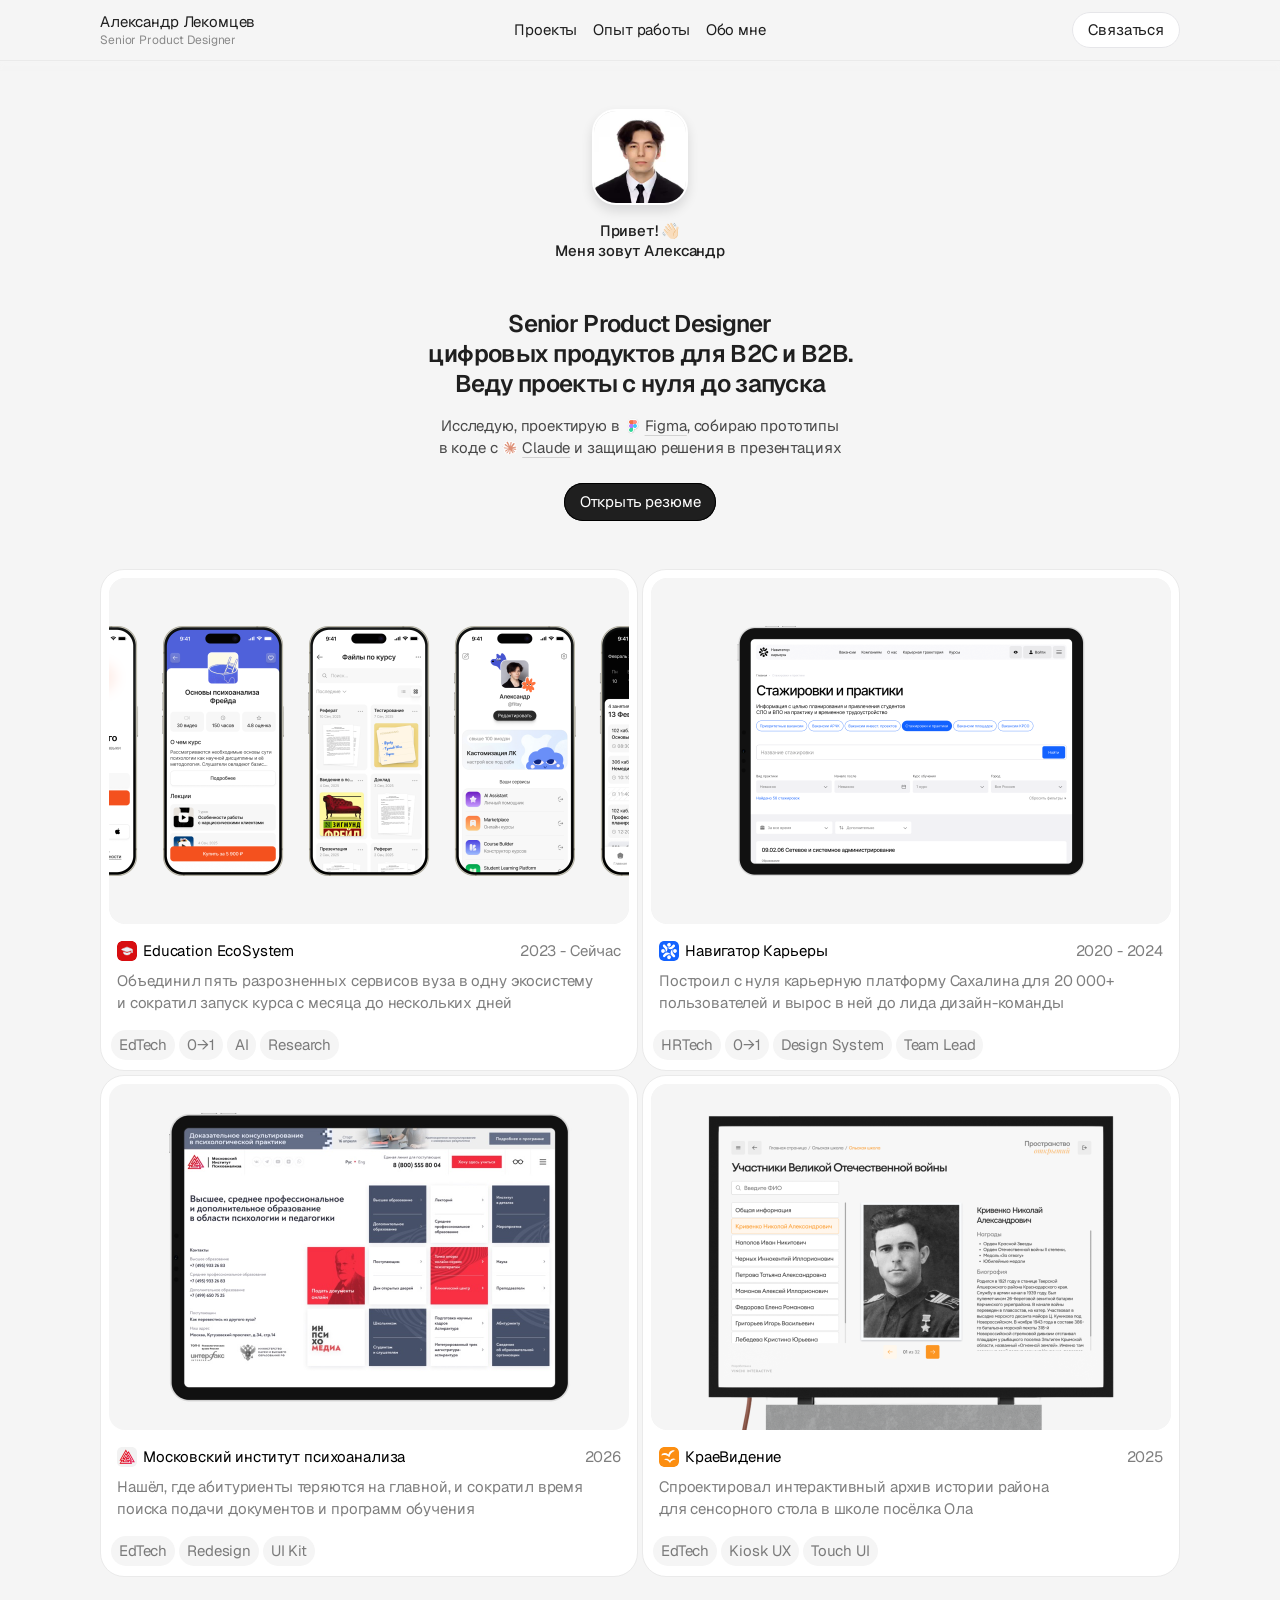
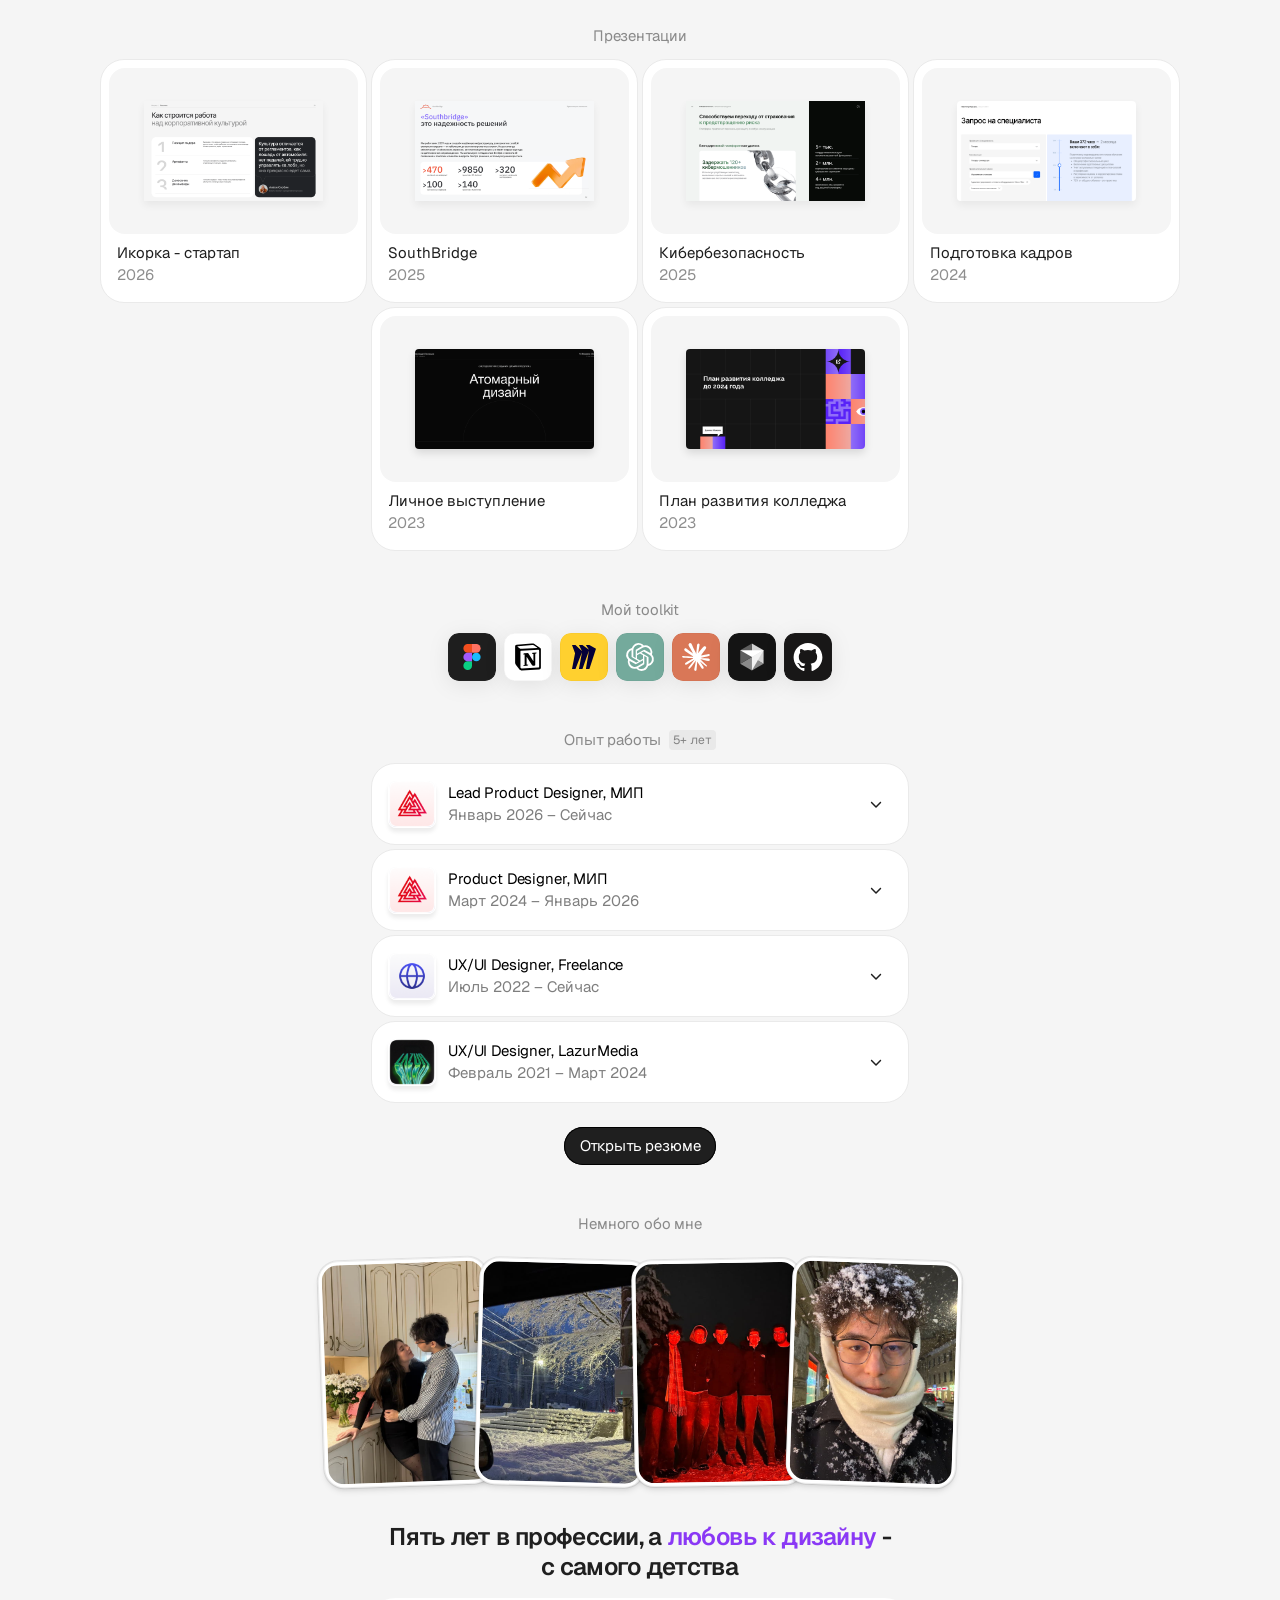
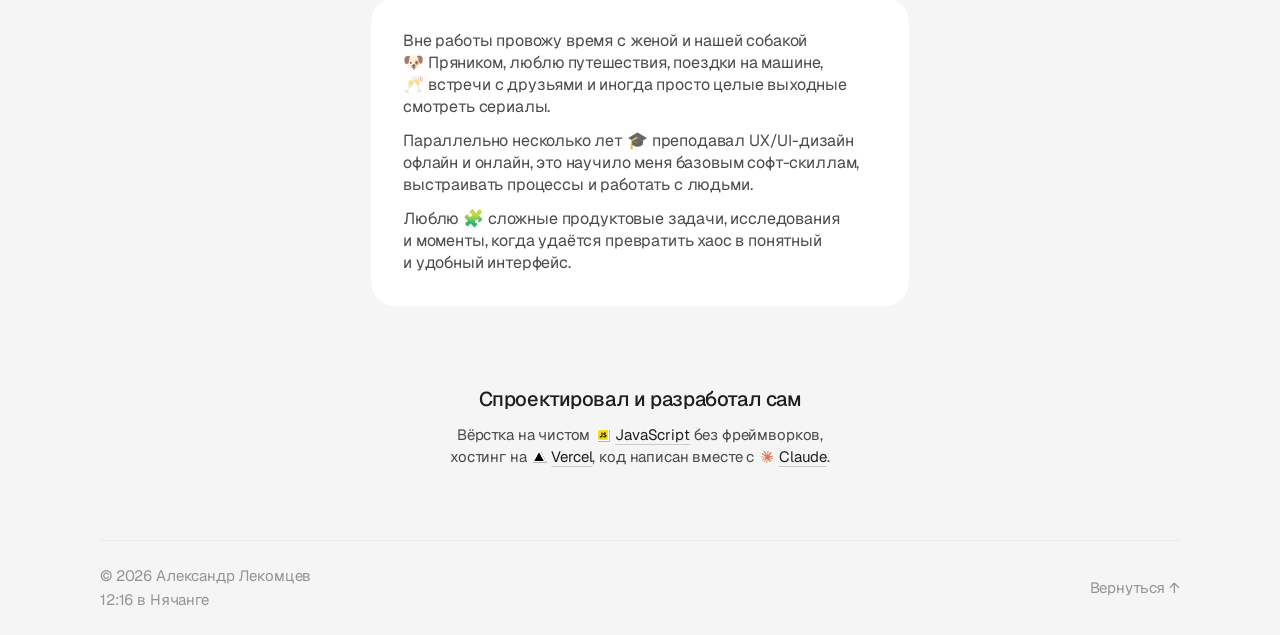
==== index.html @ 972d7c16 "Главная: эмодзи в «Немного обо мне», короче описание и отступ 48px снизу у «Спроектировал и разработ" ====
<!doctype html>
<html lang="ru">
<head>
  <meta charset="utf-8">
  <meta name="viewport" content="width=device-width, initial-scale=1">
  <title>Александр Лекомцев - Senior Product Designer</title>
  <meta name="description" content="Senior Product Designer цифровых продуктов для B2C и B2B. Веду проекты с нуля до запуска. Открыт для работы на полную ставку и part-time.">
  <meta property="og:type" content="website">
  <meta property="og:title" content="Александр Лекомцев - Senior Product Designer">
  <meta property="og:description" content="Senior Product Designer цифровых продуктов для B2C и B2B. Веду проекты с нуля до запуска.">
  <meta property="og:image" content="assets/img/proj-edu.png">
  <meta name="theme-color" content="#F5F5F5">
  <link rel="icon" type="image/png" href="assets/img/favicon.png">
  <link rel="preload" href="assets/fonts/Geist.woff2" as="font" type="font/woff2" crossorigin>
  <link rel="stylesheet" href="styles.css?v=20261025">
  <link rel="stylesheet" href="contact.css?v=20261025">
  <script>document.documentElement.classList.add('js');try{var k='seen:'+location.pathname;if(sessionStorage.getItem(k))document.documentElement.classList.add('seen');sessionStorage.setItem(k,'1')}catch(e){}</script>
  <!-- Vercel Web Analytics -->
  <script>window.va = window.va || function () { (window.vaq = window.vaq || []).push(arguments); };</script>
  <script defer src="/_vercel/insights/script.js"></script>
  <!-- Vercel Speed Insights -->
  <script>window.si = window.si || function () { (window.siq = window.siq || []).push(arguments); };</script>
  <script defer src="/_vercel/speed-insights/script.js"></script>
</head>
<body>
  <a class="skip-link" href="#main">Перейти к содержанию</a>

  <!-- 1. Header -->
  <header class="header" id="top">
    <div class="header__inner">
      <a class="header__logo" href="#top" aria-label="Наверх" data-to-top>
        <span class="header__name">Александр Лекомцев</span>
        <span class="header__role">Senior Product Designer</span>
      </a>
      <nav class="header__nav" aria-label="Основная навигация">
        <span class="header__pill" aria-hidden="true"></span>
        <a href="#projects" data-nav>Проекты</a>
        <a href="#experience" data-nav>Опыт работы</a>
        <a href="#about" data-nav>Обо мне</a>
      </nav>
      <div class="header__actions">
        <a class="btn btn--light" href="https://t.me/flitay" target="_blank" rel="noopener" data-contact>Связаться</a>
      </div>
    </div>
  </header>

  <main class="page" id="main">
    <!-- 2. Avatar + Hero -->
    <section class="intro reveal" aria-labelledby="hero-title">
      <div class="avatar">
        <video class="avatar__video" src="assets/video/avatar.mp4" poster="assets/video/avatar-poster.jpg"
               autoplay muted loop playsinline preload="auto" aria-hidden="true"></video>
      </div>
      <p class="intro__hello">Привет! 👋🏻<br>Меня зовут Александр</p>
    </section>

    <section class="hero reveal">
      <div class="hero__text">
        <h1 class="title" id="hero-title">
          Senior Product Designer<br>
          цифровых продуктов для&nbsp;B2C и&nbsp;B2B.<br>
          Веду проекты с&nbsp;нуля до&nbsp;запуска
        </h1>
        <p class="hero__sub">Исследую, проектирую в&nbsp;<a class="inline-link" href="https://www.figma.com/" target="_blank" rel="noopener"><img class="inline-logo" src="assets/img/tools/figma-mark.svg" alt="" width="16" height="16">Figma</a>, собираю прототипы в&nbsp;коде&nbsp;<span class="nowrap">с&nbsp;<a class="inline-link" href="https://claude.ai/" target="_blank" rel="noopener"><img class="inline-logo" src="assets/img/tools/claude-mark.svg" alt="" width="16" height="16">Claude</a></span> и&nbsp;защищаю решения в&nbsp;презентациях</p>
      </div>
      <a class="btn btn--dark" href="#" data-resume>Открыть резюме</a>
    </section>

    <!-- 3. Projects -->
    <section class="section" id="projects" aria-label="Проекты">
      <div class="projects">
        <a class="card project project--link reveal" href="education/">
          <div class="project__preview"><img src="assets/img/proj-edu.png" alt="Экраны мобильного приложения Education EcoSystem" loading="lazy" width="1040" height="692"></div>
          <div class="project__head">
            <h3 class="project__name"><img src="assets/img/logo-edu.svg" alt="" width="20" height="20">Education EcoSystem</h3>
            <span class="muted">2023 - Сейчас</span>
          </div>
          <p class="project__desc muted">Объединил пять разрозненных сервисов вуза в&nbsp;одну экосистему и&nbsp;сократил запуск курса с&nbsp;месяца до&nbsp;нескольких дней</p>
          <ul class="tags"><li>EdTech</li><li>0→1</li><li>AI</li><li>Research</li></ul>
        </a>

        <a class="card project project--link reveal" href="navigator/">
          <div class="project__preview"><img src="assets/img/proj-navigator.png" alt="Веб-интерфейс Навигатора Карьеры на планшете" loading="lazy" width="1040" height="692"></div>
          <div class="project__head">
            <h3 class="project__name"><img src="assets/img/logo-navigator.svg" alt="" width="20" height="20">Навигатор Карьеры</h3>
            <span class="muted">2020 - 2024</span>
          </div>
          <p class="project__desc muted">Построил с&nbsp;нуля карьерную платформу Сахалина для&nbsp;20&nbsp;000+ пользователей и&nbsp;вырос в&nbsp;ней до&nbsp;лида дизайн-команды</p>
          <ul class="tags"><li>HRTech</li><li>0→1</li><li>Design System</li><li>Team Lead</li></ul>
        </a>

        <a class="card project project--link reveal" href="mip/">
          <div class="project__preview"><img src="assets/img/proj-mip.jpg" alt="Главная страница сайта Московского института психоанализа" loading="lazy" width="1040" height="692"></div>
          <div class="project__head">
            <h3 class="project__name"><img src="assets/img/logo-mip-small.png" alt="" width="20" height="20">Московский институт психоанализа</h3>
            <span class="muted">2026</span>
          </div>
          <p class="project__desc muted">Нашёл, где абитуриенты теряются на&nbsp;главной, и&nbsp;сократил время поиска подачи документов и&nbsp;программ обучения</p>
          <ul class="tags"><li>EdTech</li><li>Redesign</li><li>UI Kit</li></ul>
        </a>

        <a class="card project project--link reveal" href="kraevision/">
          <div class="project__preview"><img src="assets/img/proj-kraevidenie.png" alt="Интерфейс приложения КраеВидение на сенсорном столе" loading="lazy" width="1040" height="692"></div>
          <div class="project__head">
            <h3 class="project__name"><img src="assets/img/logo-kraevidenie.svg" alt="" width="20" height="20">КраеВидение</h3>
            <span class="muted">2025</span>
          </div>
          <p class="project__desc muted">Спроектировал интерактивный архив истории района для&nbsp;сенсорного стола в&nbsp;школе посёлка Ола</p>
          <ul class="tags"><li>EdTech</li><li>Kiosk UX</li><li>Touch UI</li></ul>
        </a>
      </div>
    </section>

    <!-- 4. Presentations -->
    <section class="section" id="presentations" aria-labelledby="pres-title">
      <h2 class="label reveal" id="pres-title">Презентации</h2>
      <div class="presentations">
        <button class="card pres pres--deck reveal" type="button" data-deck="ikorka" data-count="12" data-title="Икорка - стартап" aria-label="Смотреть слайды: Икорка - стартап">
          <div class="pres__preview"><img src="assets/img/pres-ikorka.png" alt="" loading="lazy"><span class="pres__play" aria-hidden="true"></span></div>
          <div class="pres__meta"><span class="pres__name">Икорка - стартап</span><span class="muted">2026</span></div>
        </button>
        <button class="card pres pres--deck reveal" type="button" data-deck="southbridge" data-count="13" data-title="SouthBridge" aria-label="Смотреть слайды: SouthBridge">
          <div class="pres__preview"><img src="assets/img/pres-southbridge.png" alt="" loading="lazy"><span class="pres__play" aria-hidden="true"></span></div>
          <div class="pres__meta"><span class="pres__name">SouthBridge</span><span class="muted">2025</span></div>
        </button>
        <button class="card pres pres--deck reveal" type="button" data-deck="cybersecurity" data-count="7" data-title="Кибербезопасность" aria-label="Смотреть слайды: Кибербезопасность">
          <div class="pres__preview"><img src="assets/img/pres-cyber.png" alt="" loading="lazy"><span class="pres__play" aria-hidden="true"></span></div>
          <div class="pres__meta"><span class="pres__name">Кибербезопасность</span><span class="muted">2025</span></div>
        </button>
        <button class="card pres pres--deck reveal" type="button" data-deck="kadry" data-count="8" data-title="Подготовка кадров" aria-label="Смотреть слайды: Подготовка кадров">
          <div class="pres__preview"><img class="r4" src="assets/img/pres-kadry.png" alt="" loading="lazy"><span class="pres__play" aria-hidden="true"></span></div>
          <div class="pres__meta"><span class="pres__name">Подготовка кадров</span><span class="muted">2024</span></div>
        </button>
        <button class="card pres pres--deck reveal" type="button" data-figma="https://embed.figma.com/proto/8Ff0fvycKSyd0t0fIayn0t/Potfolio-Lekomtsev?node-id=24-3390&amp;starting-point-node-id=24%3A3390&amp;page-id=1%3A2&amp;scaling=contain&amp;content-scaling=fixed&amp;hide-ui=1&amp;embed-host=share" data-title="Личное выступление" aria-label="Смотреть презентацию: Личное выступление">
          <div class="pres__preview"><img class="r4 strong" src="assets/img/pres-atomic.png" alt="" loading="lazy"><span class="pres__play" aria-hidden="true"></span></div>
          <div class="pres__meta"><span class="pres__name">Личное выступление</span><span class="muted">2023</span></div>
        </button>
        <button class="card pres pres--deck reveal" type="button" data-deck="college" data-count="9" data-title="План развития колледжа" aria-label="Смотреть слайды: План развития колледжа">
          <div class="pres__preview"><img class="r4 strong" src="assets/img/pres-college.png" alt="" loading="lazy"><span class="pres__play" aria-hidden="true"></span></div>
          <div class="pres__meta"><span class="pres__name">План развития колледжа</span><span class="muted">2023</span></div>
        </button>
      </div>
    </section>

    <!-- 4.1 Toolkit -->
    <section class="section toolkit" id="toolkit" aria-labelledby="toolkit-title">
      <h2 class="label reveal" id="toolkit-title">Мой toolkit</h2>
      <ul class="dock reveal" aria-label="Инструменты">
        <li class="dock__item" data-tip="Figma"><img src="assets/img/tools/figma.svg" alt="Figma" width="48" height="48"></li>
        <li class="dock__item" data-tip="Notion"><img src="assets/img/tools/notion.svg" alt="Notion" width="48" height="48"></li>
        <li class="dock__item" data-tip="Miro"><img src="assets/img/tools/miro.svg" alt="Miro" width="48" height="48"></li>
        <li class="dock__item" data-tip="ChatGPT"><img src="assets/img/tools/chatgpt.svg" alt="ChatGPT" width="48" height="48"></li>
        <li class="dock__item" data-tip="Claude"><img src="assets/img/tools/claude.svg" alt="Claude" width="48" height="48"></li>
        <li class="dock__item" data-tip="Cursor"><img src="assets/img/tools/cursor.svg" alt="Cursor" width="48" height="48"></li>
        <li class="dock__item" data-tip="GitHub"><img src="assets/img/tools/github.svg" alt="GitHub" width="48" height="48"></li>
      </ul>
    </section>

    <!-- 5. Experience -->
    <section class="section" id="experience" aria-labelledby="exp-title">
      <div class="label-row reveal">
        <h2 class="label" id="exp-title">Опыт работы</h2>
        <span class="badge">5+ лет</span>
      </div>

      <div class="accordions">
        <div class="accordion reveal">
          <h3 class="accordion__heading">
            <button class="accordion__top" type="button" aria-expanded="false" aria-controls="exp-1">
              <img class="accordion__logo" src="assets/img/exp-mip.png" alt="" width="48" height="48">
              <span class="accordion__text">
                <span class="accordion__title">Lead Product Designer, МИП</span>
                <span class="muted">Январь 2026 – Сейчас</span>
              </span>
              <span class="accordion__chevron" aria-hidden="true"></span>
            </button>
          </h3>
          <div class="accordion__panel" id="exp-1" role="region" hidden>
            <div class="accordion__body">
              <p>Возглавляю направление продуктового дизайна образовательной экосистемы. Формирую продуктовые гипотезы, определяю пользовательские сценарии, участвую в&nbsp;планировании и&nbsp;развитии всех сервисов платформы.</p>
              <div class="achievements">
                <div class="achievements__head"><span class="achievements__icon" aria-hidden="true"></span>Достижения</div>
                <ul class="achievements__list">
                  <li>Перестроил путь от&nbsp;дизайна к&nbsp;разработке, внедрил структуру Figma-файлов с&nbsp;отдельными страницами Dev, Prod и&nbsp;Design Review</li>
                  <li>Настроил сравнение каждой версии макета с&nbsp;предыдущей по&nbsp;фреймам: разработчик видит точечные изменения, а&nbsp;не&nbsp;перепроверяет весь файл. Количество уточнений после хендоффа снизилось в&nbsp;2&nbsp;раза</li>
                  <li>Ввёл внутренний ассесмент дизайнеров и&nbsp;регулярные ретроспективы команды, результатом которого был понятный план роста</li>
                </ul>
              </div>
            </div>
          </div>
        </div>

        <div class="accordion reveal">
          <h3 class="accordion__heading">
            <button class="accordion__top" type="button" aria-expanded="false" aria-controls="exp-2">
              <img class="accordion__logo" src="assets/img/exp-mip.png" alt="" width="48" height="48">
              <span class="accordion__text">
                <span class="accordion__title">Product Designer, МИП</span>
                <span class="muted">Март 2024 – Январь 2026</span>
              </span>
              <span class="accordion__chevron" aria-hidden="true"></span>
            </button>
          </h3>
          <div class="accordion__panel" id="exp-2" role="region" hidden>
            <div class="accordion__body">
              <p>Моя работа охватывает весь процесс разработки, от&nbsp;исследований и&nbsp;прототипирования до&nbsp;релиза и&nbsp;тестирования. Активно провожу качественные и&nbsp;участвую в&nbsp;количественных исследованиях, провожу интервью и&nbsp;составляю CJM/JTBD, что позволяет выявить боли/потребности пользователей, и&nbsp;улучшить их&nbsp;взаимодействие с&nbsp;продуктами.</p>
              <p>Всегда работаю в&nbsp;тесном сотрудничестве с&nbsp;командой разработчиков, интегрируя компоненты в&nbsp;UI-киты и&nbsp;дизайн-системы для&nbsp;поддержки различных продуктов.</p>
              <div class="achievements">
                <div class="achievements__head"><span class="achievements__icon" aria-hidden="true"></span>Достижения</div>
                <ul class="achievements__list">
                  <li>Спроектировал 5 связанных сервисов: LMS, AI-ассистент, Маркетплейс курсов, Конструктор курсов, SSO</li>
                  <li>Провёл 50+ интервью и&nbsp;наблюдательных сессий, построил CJM, JTBD и&nbsp;MindMap по&nbsp;всем ролям</li>
                  <li>Создал дизайн-систему на&nbsp;базе Ant Design для&nbsp;Web, PWA и&nbsp;Mobile</li>
                  <li>Обучил многих дизайнеров и&nbsp;стажеров, которые успешно продолжили работу в&nbsp;проектах команды.</li>
                </ul>
              </div>
            </div>
          </div>
        </div>

        <div class="accordion reveal">
          <h3 class="accordion__heading">
            <button class="accordion__top" type="button" aria-expanded="false" aria-controls="exp-3">
              <img class="accordion__logo" src="assets/img/exp-freelance.png" alt="" width="48" height="48">
              <span class="accordion__text">
                <span class="accordion__title">UX/UI Designer, Freelance</span>
                <span class="muted">Июль 2022 – Сейчас</span>
              </span>
              <span class="accordion__chevron" aria-hidden="true"></span>
            </button>
          </h3>
          <div class="accordion__panel" id="exp-3" role="region" hidden>
            <div class="accordion__body">
              <p>Беру проекты напрямую от&nbsp;заказчиков: проектирую интерфейсы, делаю презентации и&nbsp;графику для&nbsp;бизнеса, а&nbsp;также консультирую дизайнеров.</p>
              <div class="achievements">
                <div class="achievements__head"><span class="achievements__icon" aria-hidden="true"></span>Достижения</div>
                <ul class="achievements__list">
                  <li>Спроектировал интерактивное приложение для&nbsp;сенсорного стола в&nbsp;школе посёлка Ола (Магаданская область)&nbsp;- мой первый проект под&nbsp;сенсорный формат, заказчик остался доволен результатом</li>
                  <li>Сделал 20+ презентаций для&nbsp;SouthBridge, Сбербанка и&nbsp;других компаний&nbsp;- в&nbsp;PowerPoint, включая анимацию на&nbsp;Morph, и&nbsp;в&nbsp;Figma со&nbsp;Smart Animate</li>
                  <li>Разработал полное оформление сообщества ВКонтакте для&nbsp;салона красоты: обложку, аватар и&nbsp;карточки</li>
                  <li>Создал баннер для&nbsp;ограждения стройплощадки&nbsp;- простой паттерн на&nbsp;основе фирменного стиля заказчика</li>
                  <li>Провёл 100+ консультаций для&nbsp;дизайнеров разного уровня&nbsp;- от&nbsp;совсем начинающих до&nbsp;middle</li>
                </ul>
              </div>
            </div>
          </div>
        </div>

        <div class="accordion reveal">
          <h3 class="accordion__heading">
            <button class="accordion__top" type="button" aria-expanded="false" aria-controls="exp-4">
              <img class="accordion__logo" src="assets/img/exp-lazur.png" alt="" width="48" height="48">
              <span class="accordion__text">
                <span class="accordion__title">UX/UI Designer, LazurMedia</span>
                <span class="muted">Февраль 2021 – Март 2024</span>
              </span>
              <span class="accordion__chevron" aria-hidden="true"></span>
            </button>
          </h3>
          <div class="accordion__panel" id="exp-4" role="region" hidden>
            <div class="accordion__body">
              <p>Занимался созданием лендингов и&nbsp;корпоративных сайтов, исследовал рынок и&nbsp;анализировал конкурентов, разрабатывал интерфейсы и&nbsp;прототипировал&nbsp;их.</p>
              <p>В&nbsp;процессе работы формировал UI-киты и&nbsp;дизайн-системы, готовил кликабельные прототипы для&nbsp;презентаций и&nbsp;создавал кроссплатформенные B2C-приложения. Кроме того, выполнял дизайн продуктовых презентаций для&nbsp;наглядного представления концепций и&nbsp;решений.</p>
              <div class="achievements">
                <div class="achievements__head"><span class="achievements__icon" aria-hidden="true"></span>Достижения</div>
                <ul class="achievements__list">
                  <li>Участвовал в&nbsp;запуске продукта в&nbsp;сфере поиска работы с&nbsp;нуля и&nbsp;довёл до&nbsp;20&nbsp;000 пользователей</li>
                  <li>Продумал ЛК для&nbsp;юр. лиц, в&nbsp;котором зарегистрировалось 500 компаний, разместивших более 2000 вакансий</li>
                  <li>Спроектировал витрину обучения с&nbsp;каталогом 300 онлайн-курсов</li>
                  <li>Провёл 2 крупных редизайна, улучшив UX и&nbsp;визуальную целостность продукта</li>
                  <li>Разработал и&nbsp;внедрил UI-kit / дизайн-систему для&nbsp;масштабирования интерфейсов</li>
                  <li>Полностью спроектировал пользовательскую часть и&nbsp;админ-панель продукта</li>
                </ul>
              </div>
            </div>
          </div>
        </div>
      </div>

      <div class="reveal"><a class="btn btn--dark" href="#" data-resume>Открыть резюме</a></div>
    </section>

    <!-- 6. About -->
    <section class="section" id="about" aria-labelledby="about-title">
      <h2 class="label reveal">Немного обо мне</h2>
      <div class="about">
        <div class="photos reveal" aria-label="Фотографии">
          <button class="photo" type="button" style="--r:-2deg;--rh:-6deg" data-large="assets/img/about-1-large.jpg" aria-label="Открыть фото: С женой дома"><img src="assets/img/about-1.jpg" alt="С женой дома" loading="lazy" width="480" height="640"></button>
          <button class="photo" type="button" style="--r:1.5deg;--rh:5deg" data-large="assets/img/about-4-large.jpg" aria-label="Открыть фото: Заснеженная улица ночью"><img src="assets/img/about-4.jpg" alt="Заснеженная улица ночью" loading="lazy" width="480" height="640"></button>
          <button class="photo" type="button" style="--r:-1deg;--rh:-5deg" data-large="assets/img/about-2-large.jpg" aria-label="Открыть фото: С друзьями в красном свете"><img src="assets/img/about-2.jpg" alt="С друзьями в красном свете" loading="lazy" width="480" height="640"></button>
          <button class="photo" type="button" style="--r:2deg;--rh:6deg" data-large="assets/img/about-3-large.jpg" aria-label="Открыть фото: Селфи под снегом"><img src="assets/img/about-3.jpg" alt="Селфи под снегом" loading="lazy" width="480" height="640"></button>
        </div>
        <div class="about__text reveal">
          <h2 class="title title--plain" id="about-title">Пять лет в&nbsp;профессии, а&nbsp;<span class="accent-purple nowrap">любовь к&nbsp;дизайну</span>&nbsp;-<br class="br-desktop"> с&nbsp;самого детства</h2>
          <div class="about__card">
            <p>Вне работы провожу время с&nbsp;женой и&nbsp;нашей собакой <span class="nowrap"><span class="inline-emoji" aria-hidden="true">🐶</span>Пряником</span>, люблю путешествия, поездки на&nbsp;машине, <span class="nowrap"><span class="inline-emoji" aria-hidden="true">🥂</span>встречи</span> с&nbsp;друзьями и&nbsp;иногда просто целые выходные смотреть сериалы.</p>
            <p>Параллельно несколько лет <span class="nowrap"><span class="inline-emoji" aria-hidden="true">🎓</span>преподавал</span> UX/UI-дизайн офлайн и&nbsp;онлайн, это научило меня базовым софт-скиллам, выстраивать процессы и&nbsp;работать с&nbsp;людьми.</p>
            <p>Люблю <span class="nowrap"><span class="inline-emoji" aria-hidden="true">🧩</span>сложные</span> продуктовые задачи, исследования и&nbsp;моменты, когда удаётся превратить хаос в&nbsp;понятный и&nbsp;удобный интерфейс.</p>
          </div>
        </div>
      </div>
    </section>

    <!-- 7. Colophon -->
    <section class="section colophon reveal" id="colophon" aria-labelledby="colophon-title">
      <h2 class="colophon__title" id="colophon-title">Спроектировал и&nbsp;разработал сам</h2>
      <p class="colophon__text">Вёрстка на&nbsp;чистом <a class="inline-link" href="https://developer.mozilla.org/ru/docs/Web/JavaScript" target="_blank" rel="noopener"><img class="inline-logo" src="assets/img/tools/js.svg" alt="" width="16" height="16">JavaScript</a> без&nbsp;фреймворков, хостинг <span class="nowrap">на&nbsp;<a class="inline-link" href="https://vercel.com/" target="_blank" rel="noopener"><img class="inline-logo" src="assets/img/tools/vercel.svg" alt="" width="16" height="16">Vercel</a></span>, код написан вместе <span class="nowrap">с&nbsp;<a class="inline-link" href="https://claude.ai/" target="_blank" rel="noopener"><img class="inline-logo" src="assets/img/tools/claude-mark.svg" alt="" width="16" height="16">Claude</a></span>.</p>
    </section>
  </main>

  <footer class="footer">
    <div class="footer__info">
      <span>© <span data-year>2026</span> Александр Лекомцев</span>
      <span class="footer__time" data-local-time data-tz="Asia/Ho_Chi_Minh" data-city="в&nbsp;Нячанге" data-lat="12.2388" data-lon="109.1967"></span>
    </div>
    <a class="footer__top" href="#top" data-to-top>Вернуться ↑</a>
  </footer>

  <div class="deck" role="dialog" aria-modal="true" aria-labelledby="deck-title" aria-hidden="true">
    <div class="deck__top">
      <p class="deck__title" id="deck-title"></p>
      <span class="deck__counter" aria-live="polite"></span>
      <button class="deck__btn deck__close" type="button" aria-label="Закрыть"><svg viewBox="0 0 20 20" fill="none" stroke="currentColor" stroke-width="1.8" stroke-linecap="round"><path d="M5 5l10 10M15 5L5 15"/></svg></button>
    </div>
    <div class="deck__stage">
      <button class="deck__btn deck__nav deck__nav--prev" type="button" aria-label="Предыдущий слайд"><svg viewBox="0 0 20 20" fill="none" stroke="currentColor" stroke-width="1.8" stroke-linecap="round" stroke-linejoin="round"><path d="M12 4l-6 6 6 6"/></svg></button>
      <div class="deck__viewport"><div class="deck__track"></div></div>
      <button class="deck__btn deck__nav deck__nav--next" type="button" aria-label="Следующий слайд"><svg viewBox="0 0 20 20" fill="none" stroke="currentColor" stroke-width="1.8" stroke-linecap="round" stroke-linejoin="round"><path d="M8 4l6 6-6 6"/></svg></button>
    </div>
    <div class="deck__thumbs"><div class="deck__strip" role="tablist" aria-label="Слайды"></div></div>
  </div>

  <div class="proto" role="dialog" aria-modal="true" aria-labelledby="proto-title" aria-hidden="true">
    <div class="deck__top">
      <p class="deck__title" id="proto-title"></p>
      <span class="deck__counter">Листайте кликом или стрелками</span>
      <button class="deck__btn proto__close" type="button" aria-label="Закрыть"><svg viewBox="0 0 20 20" fill="none" stroke="currentColor" stroke-width="1.8" stroke-linecap="round"><path d="M5 5l10 10M15 5L5 15"/></svg></button>
    </div>
    <div class="proto__stage"><div class="proto__frame"><span class="proto__loader" aria-hidden="true"></span></div></div>
  </div>

  <div class="lightbox" role="dialog" aria-modal="true" aria-label="Просмотр фото" aria-hidden="true">
    <img class="lightbox__img" alt="">
    <button class="lightbox__btn lightbox__btn--close" type="button" aria-label="Закрыть"><svg viewBox="0 0 20 20" fill="none" stroke="currentColor" stroke-width="1.8" stroke-linecap="round"><path d="M5 5l10 10M15 5L5 15"/></svg></button>
    <button class="lightbox__btn lightbox__btn--prev" type="button" aria-label="Предыдущее фото"><svg viewBox="0 0 20 20" fill="none" stroke="currentColor" stroke-width="1.8" stroke-linecap="round" stroke-linejoin="round"><path d="M12 4l-6 6 6 6"/></svg></button>
    <button class="lightbox__btn lightbox__btn--next" type="button" aria-label="Следующее фото"><svg viewBox="0 0 20 20" fill="none" stroke="currentColor" stroke-width="1.8" stroke-linecap="round" stroke-linejoin="round"><path d="M8 4l6 6-6 6"/></svg></button>
  </div>

  <div class="toast" role="status" aria-live="polite"></div>
  <script src="script.js?v=20261025" defer></script>
  <script src="contact.js?v=20261025" defer></script>
</body>
</html>
---- styles.css ----
@font-face {
  font-family: "Geist";
  src: url("assets/fonts/Geist.woff2") format("woff2");
  font-weight: 100 900;
  font-style: normal;
  font-display: swap;
}

:root {
  --bg: #F5F5F5;
  --surface: #FFFFFF;
  --text: #1F1F1F;
  --black: #000000;
  --stroke: #EAEAEA;
  --purple: #8A38F5;
  --blue: #1362FF;
  --hover-light: #E6E6E6;

  --content: 1080px;
  --header-h: 60px;
  --gutter: 16px;

  --ease: cubic-bezier(.25, .1, .25, 1);
}

*, *::before, *::after { box-sizing: border-box; }
html { -webkit-text-size-adjust: 100%; }

body {
  margin: 0;
  background: var(--bg);
  color: var(--text);
  font-family: "Geist", -apple-system, BlinkMacSystemFont, "Segoe UI", Roboto, sans-serif;
  font-size: 15px;
  line-height: 22px;
  letter-spacing: -0.01em;
  -webkit-font-smoothing: antialiased;
  -moz-osx-font-smoothing: grayscale;
}

h1, h2, h3, p, ul, figure { margin: 0; padding: 0; }
ul { list-style: none; }
img, video { display: block; max-width: 100%; }
a { color: inherit; text-decoration: none; }
button { font: inherit; color: inherit; background: none; border: 0; padding: 0; cursor: pointer; }
h3 { font-size: inherit; font-weight: 400; }

:focus-visible { outline: 2px solid var(--blue); outline-offset: 2px; border-radius: 8px; }

.skip-link {
  position: fixed; left: 16px; top: -48px; z-index: 200;
  padding: 8px 16px; background: var(--text); color: #fff; border-radius: 60px;
  transition: top .2s var(--ease);
}
.skip-link:focus { top: 12px; }

.muted { opacity: .5; }

/* ---------- Buttons ---------- */
.btn {
  display: inline-flex; align-items: center; justify-content: center;
  padding: 8px 16px;
  border-radius: 70px;
  font-size: 15px; line-height: 20px; letter-spacing: -0.15px;
  white-space: nowrap;
  transition: background-color .2s var(--ease), transform .2s var(--ease);
}
.btn:active { transform: scale(.97); }
.btn--light { background: var(--surface); color: var(--text); border: 1px solid #E6E6E9; padding: 7px 15px; }
.btn--light:hover { background: var(--hover-light); }
.btn--dark {
  background: var(--text); color: #fff;
  line-height: 22px;
  border-radius: 60px;
  box-shadow: inset 0 0 0 1px #000;
}
.btn--dark:hover { background: #3A3A3A; }

/* ---------- Header ---------- */
.header {
  position: fixed; inset: 0 0 auto 0; z-index: 100;
  height: calc(var(--header-h) + 1px);
  border-bottom: 1px solid hsl(0deg 0% 91.7647%);
  background: hsl(0deg 0% 96.0784% / 0.9);
  box-shadow: 0 4px 4px 0 rgba(245, 245, 245, 0.50);
  -webkit-backdrop-filter: blur(4px);
  backdrop-filter: blur(4px);
}
.header__inner {
  max-width: var(--content);
  height: var(--header-h);
  margin: 0 auto;
  padding: 0 var(--gutter);
  display: grid;
  grid-template-columns: 1fr auto 1fr;
  align-items: center;
  gap: 12px;
  box-sizing: content-box;
}
.header__logo { display: flex; flex-direction: column; justify-self: start; }
.header__name { font-size: 15px; line-height: 20px; letter-spacing: -0.15px; color: #1F1F1F; }
.header__role { font-size: 12px; line-height: 16px; letter-spacing: -0.12px; color: #1F1F1F; opacity: .5; }
.header__nav { position: relative; display: flex; gap: 0; }
.header__nav a {
  position: relative; z-index: 1;
  padding: 4px 8px;
  border-radius: 60px;
  font-size: 15px; line-height: 22px; letter-spacing: -0.15px;
  transition: opacity .2s var(--ease);
}
.header__nav a:hover { opacity: .6; }
.header__nav a.is-active:hover { opacity: 1; }
.header__pill {
  position: absolute; left: 0; top: 0;
  height: 30px; width: var(--pill-w, 0px);
  border-radius: 60px;
  background: rgba(0, 0, 0, .05);
  transform: translateX(var(--pill-x, 0px)) scale(.9);
  opacity: 0;
  filter: blur(4px);
  transition: transform .45s cubic-bezier(.34, 1.25, .64, 1), width .45s cubic-bezier(.34, 1.25, .64, 1),
              opacity .3s var(--ease), filter .3s var(--ease);
  pointer-events: none;
}
.header__pill.is-visible { opacity: 1; filter: blur(0); transform: translateX(var(--pill-x, 0px)) scale(1); }
.header__actions { justify-self: end; display: flex; gap: 8px; }

/* ---------- Page container ---------- */
.page {
  max-width: 1560px;
  margin: 0 auto;
  padding: calc(var(--header-h) + 1px + 48px) var(--gutter) 24px;
  display: flex; flex-direction: column; align-items: center;
  gap: 48px;
}
.section {
  width: 100%;
  max-width: var(--content);
  display: flex; flex-direction: column; align-items: center;
  gap: 12px;
  scroll-margin-top: calc(var(--header-h) + 24px);
}

.label {
  font-size: 15px; line-height: 22px; letter-spacing: -0.15px; font-weight: 400;
  color: rgba(31, 31, 31, .5);
  text-align: center;
}
.label-row { display: flex; align-items: center; gap: 8px; }
.badge {
  padding: 2px 4px; border-radius: 4px;
  background: rgba(0, 0, 0, .05);
  font-size: 12px; line-height: 16px; letter-spacing: -0.12px;
  color: rgba(31, 31, 31, .5);
}

.title {
  font-size: 24px; line-height: 30px; font-weight: 600; letter-spacing: -0.72px;
  color: var(--text);
  text-align: center;
  text-wrap: balance;
}
.accent-purple { color: var(--purple); }
.nowrap { white-space: nowrap; }
.title--plain { text-wrap: wrap; }
.accent-blue { color: var(--blue); }

/* ---------- Intro / Hero ---------- */
.intro { display: flex; flex-direction: column; align-items: center; gap: 16px; }
.avatar {
  width: 96px; height: 96px;
  border-radius: 24px;
  border: 2px solid #fff;
  box-shadow: 0 6px 12px rgba(12, 9, 15, .12);
  overflow: hidden;
  background: #ddd;
}
.avatar__video { width: 100%; height: 100%; object-fit: cover; object-position: center; }
.intro__hello {
  font-size: 15px; font-weight: 500; line-height: 20px; letter-spacing: -0.15px;
  color: #1F1F1F; text-align: center;
}

.hero { width: 100%; max-width: var(--content); display: flex; flex-direction: column; align-items: center; gap: 24px; }
.hero__text .title { text-wrap: pretty; }
.hero__text { max-width: 564px; display: flex; flex-direction: column; align-items: center; gap: 16px; }
.hero__sub {
  max-width: 464px;
  text-align: center;
  font-size: 15px; line-height: 22px; letter-spacing: -0.15px;
  opacity: .8;
}
.inline-link {
  white-space: nowrap;
  color: var(--text);
  text-decoration: underline;
  text-decoration-thickness: 1px;
  text-underline-offset: 4px;
  text-decoration-color: rgba(31, 31, 31, .2);
  transition: text-decoration-color .2s ease;
}
.inline-link:hover, .inline-link:focus-visible { text-decoration-color: rgba(31, 31, 31, .7); }
.inline-logo { display: inline-block; width: 16px; height: 16px; border-radius: 4px; vertical-align: -3px; margin: 0 4px 0 1px; transition: transform .3s cubic-bezier(.34,1.56,.64,1); }
.inline-link:hover .inline-logo, .inline-link:focus-visible .inline-logo { transform: rotate(-12deg) scale(1.1); }
/* Эмодзи в тексте «Немного обо мне»: чуть крупнее строки, покачиваются при наведении */
.inline-emoji { display: inline-block; margin-right: 4px; font-size: 1.05em; line-height: 1; transition: transform .3s cubic-bezier(.34,1.56,.64,1); cursor: default; }
.inline-emoji:hover { transform: rotate(-12deg) scale(1.2); }
@media (prefers-reduced-motion: reduce) { .inline-logo, .inline-emoji { transition: none; } }

/* ---------- Cards ---------- */
.card {
  background: var(--surface);
  border: 1px solid var(--stroke);
  border-radius: 24px;
  padding: 8px;
  display: flex; flex-direction: column;
  color: var(--black);
}

.projects {
  width: 100%;
  display: grid;
  grid-template-columns: repeat(2, minmax(0, 1fr));
  gap: 4px;
}
.project { gap: 8px; }
.project__preview {
  aspect-ratio: 520 / 346;
  border-radius: 16px;
  overflow: hidden;
  background: var(--bg);
}
.project__preview img {
  width: 100%; height: 100%; object-fit: cover;
  transition: transform .6s var(--ease);
}
.project:hover .project__preview img { transform: scale(1.03); }


.project--link { transition: border-color .2s var(--ease); }
.project--link:hover { border-color: #DADADA; }

/* Карточка «В доработке»: превью размыто, сверху плашка */
.project__preview--wip { position: relative; display: grid; place-items: center; }
.project__preview--wip img { filter: blur(14px) saturate(.9); transform: scale(1.08); }
.project:hover .project__preview--wip img { transform: scale(1.08); }
.wip-badge {
  position: absolute;
  padding: 8px 16px; border-radius: 60px;
  background: rgba(255, 255, 255, .82);
  border: 1px solid #E6E6E9;
  -webkit-backdrop-filter: blur(8px); backdrop-filter: blur(8px);
  box-shadow: 0 4px 16px rgba(0, 0, 0, .06);
  font-size: 15px; line-height: 20px; letter-spacing: -0.15px; color: #1F1F1F;
}
.project__head {
  display: flex; align-items: center; justify-content: space-between; gap: 12px;
  padding: 8px 8px 0;
}
.project__name { display: flex; align-items: center; gap: 6px; font-size: 15px; line-height: 22px; letter-spacing: -0.15px; }
.project__name img { width: 20px; height: 20px; flex: none; border-radius: 5px; }
.project__head .muted { white-space: nowrap; }
.project__desc { padding: 0 8px 8px; letter-spacing: -0.15px; }
.tags { display: flex; flex-wrap: wrap; gap: 4px; padding: 0 2px 2px; margin-top: auto; }
.tags li {
  padding: 4px 8px;
  border-radius: 120px;
  background: var(--bg);
  color: rgba(0, 0, 0, .5);
}

.presentations {
  width: 100%;
  display: flex; flex-wrap: wrap; justify-content: center;
  gap: 4px;
}
.pres { width: calc((100% - 12px) / 4); }
.pres__preview {
  aspect-ratio: 249 / 166;
  border-radius: 16px;
  background: var(--bg);
  display: grid; place-items: center;
  overflow: hidden;
}
.pres__preview img {
  width: 72%;
  aspect-ratio: 16 / 9;
  object-fit: cover;
  box-shadow: 0 4px 8px rgba(0, 0, 0, .06);
  transition: transform .45s var(--ease), box-shadow .45s var(--ease);
}
.pres__preview img.r4 { border-radius: 4px; }
.pres__preview img.strong { box-shadow: 0 4px 8px rgba(0, 0, 0, .12); }
.pres:hover .pres__preview img { transform: scale(1.06) translateY(-2px); box-shadow: 0 10px 20px rgba(0, 0, 0, .12); }
.pres--deck {
  font: inherit; color: inherit; text-align: left;
  cursor: pointer;
  transition: border-color .2s var(--ease);
}
.pres--deck:hover { border-color: #DADADA; }
.pres__preview { position: relative; }
.pres__play {
  position: absolute; left: 50%; top: 50%;
  width: 36px; height: 36px; margin: -18px 0 0 -18px;
  border-radius: 50%;
  background: var(--surface) url("assets/img/ic-play.svg") 55% 50% / 16px no-repeat;
  border: 1px solid #E6E6E9;
  box-shadow: 0 4px 12px rgba(0, 0, 0, .12);
  opacity: 0;
  filter: blur(6px);
  transform: scale(0);
  transition: opacity .3s var(--ease), filter .3s var(--ease), transform .35s cubic-bezier(.34, 1.4, .64, 1);
  pointer-events: none;
}
.pres--deck:hover .pres__play, .pres--deck:focus-visible .pres__play { opacity: 1; filter: blur(0); transform: scale(1); }

/* ---------- Модалка со слайдами ---------- */
.deck {
  position: fixed; inset: 0; z-index: 400;
  display: flex; flex-direction: column;
  padding: 16px 24px 24px;
  gap: 16px;
  background: rgba(20, 20, 20, .88);
  -webkit-backdrop-filter: blur(8px); backdrop-filter: blur(8px);
  color: #fff;
  opacity: 0; visibility: hidden;
  transition: opacity .3s var(--ease), visibility 0s linear .3s;
}
.deck.is-open { opacity: 1; visibility: visible; transition: opacity .3s var(--ease); }
.deck__top { display: flex; align-items: center; gap: 12px; min-height: 44px; }
.deck__title { flex: 1; min-width: 0; font-size: 15px; line-height: 20px; white-space: nowrap; overflow: hidden; text-overflow: ellipsis; }
.deck__counter { font-size: 15px; line-height: 20px; color: rgba(255, 255, 255, .6); font-variant-numeric: tabular-nums; }
.deck__btn {
  width: 44px; height: 44px; flex: none;
  display: grid; place-items: center;
  border-radius: 50%;
  background: rgba(255, 255, 255, .12);
  color: #fff;
  transition: background-color .2s var(--ease), transform .2s var(--ease), opacity .2s var(--ease);
}
.deck__btn:hover { background: rgba(255, 255, 255, .24); }
.deck__btn:active { transform: scale(.94); }
.deck__btn:disabled { opacity: .3; pointer-events: none; }
.deck__btn svg { width: 20px; height: 20px; }
.deck__stage {
  --side: 24px;                 /* = боковой отступ модалки */
  position: relative;
  flex: 1; min-height: 0;
  display: flex; align-items: center;
  margin: 0 calc(var(--side) * -1); /* лента от края до края экрана */
}
.deck__nav {
  position: absolute; top: 50%; z-index: 2;
  margin-top: -22px;
}
.deck__nav--prev { left: var(--side); }
.deck__nav--next { right: var(--side); }
/* Лента слайдов: все слайды в ряд, листается жестом как галерея */
.deck__viewport {
  position: relative;
  flex: 1 1 auto; min-width: 0; height: 100%;
  overflow-x: clip; overflow-y: visible; /* режем только по бокам, у края экрана — тень снизу видна целиком */
  touch-action: pan-y;          /* горизонтальный жест обрабатываем сами */
  cursor: grab;
  user-select: none; -webkit-user-select: none;
}
.deck__viewport.is-dragging { cursor: grabbing; }
.deck__track {
  display: flex; height: 100%;
  will-change: transform;
}
.deck__track.is-animating { transition: transform .42s cubic-bezier(.22, .8, .24, 1); }
.deck__item {
  flex: 0 0 100%; height: 100%; min-width: 0;
  display: flex; align-items: center; justify-content: center;
  padding: 0 calc(var(--side) + 60px); /* место под стрелки по бокам */
}
.deck__slide {
  max-width: min(100%, 1280px); max-height: 100%;
  width: auto; height: auto; min-width: 0; min-height: 0;
  object-fit: contain;
  border-radius: 12px;
  box-shadow: 0 24px 64px rgba(0, 0, 0, .45);
  background: rgba(255, 255, 255, .04);
  pointer-events: none;
  -webkit-user-drag: none;
}
/* появление ленты при открытии */
.deck__viewport { opacity: 0; filter: blur(12px); transform: scale(.96); transition: opacity .3s var(--ease), filter .3s var(--ease), transform .4s cubic-bezier(.34, 1.2, .64, 1); }
.deck.is-open .deck__viewport { opacity: 1; filter: blur(0); transform: none; }
/* Модалка с прототипом Figma (Smart Animate) */
.proto {
  position: fixed; inset: 0; z-index: 400;
  display: flex; flex-direction: column; gap: 16px;
  padding: 16px 24px 24px;
  background: rgba(20, 20, 20, .88);
  -webkit-backdrop-filter: blur(8px); backdrop-filter: blur(8px);
  color: #fff;
  opacity: 0; visibility: hidden;
  transition: opacity .3s var(--ease), visibility 0s linear .3s;
}
.proto.is-open { opacity: 1; visibility: visible; transition: opacity .3s var(--ease); }
.proto__stage { flex: 1; min-height: 0; display: grid; place-items: center; }
.proto__frame {
  position: relative;
  width: min(100%, 1280px, calc((100dvh - 120px) * 16 / 9));
  aspect-ratio: 16 / 9;
  border-radius: 12px;
  overflow: hidden;
  background: #111;
  box-shadow: 0 24px 64px rgba(0, 0, 0, .45);
  opacity: 0; filter: blur(12px); transform: scale(.96);
  transition: opacity .3s var(--ease), filter .3s var(--ease), transform .4s cubic-bezier(.34, 1.2, .64, 1);
}
.proto.is-open .proto__frame { opacity: 1; filter: blur(0); transform: none; }
.proto__frame iframe { position: absolute; inset: 0; width: 100%; height: 100%; border: 0; }
.proto__loader {
  position: absolute; left: 50%; top: 50%;
  width: 28px; height: 28px; margin: -14px 0 0 -14px;
  border-radius: 50%;
  border: 2px solid rgba(255, 255, 255, .2); border-top-color: #fff;
  animation: proto-spin .8s linear infinite;
}
@keyframes proto-spin { to { transform: rotate(360deg); } }
@media (max-width: 767px) {
  .proto { padding: 12px 12px 16px; }
  .proto .deck__counter { display: none; }
  .proto__frame { border-radius: 8px; }
}

/* Полоса миниатюр: видно до 7 штук, активная — в фокусе */
.deck__thumbs {
  --tw: 96px; --tg: 8px;
  align-self: center;
  max-width: 100%;
  overflow: hidden;
  padding: 4px;
}
.deck__strip {
  display: flex; gap: var(--tg);
  transition: transform .45s cubic-bezier(.25, .1, .25, 1);
}
.deck__thumb {
  width: var(--tw); flex: none;
  aspect-ratio: 16 / 9;
  border-radius: 8px;
  overflow: hidden;
  opacity: .45;
  outline: 2px solid transparent; outline-offset: 2px;
  transition: opacity .25s var(--ease), outline-color .25s var(--ease), transform .2s var(--ease);
}
.deck__thumb img { width: 100%; height: 100%; object-fit: cover; }
.deck__thumb:hover { opacity: .8; }
.deck__thumb.is-active { opacity: 1; outline-color: #fff; }
@media (max-width: 767px) {
  .deck { padding: 12px 12px 16px; }
  .deck__thumbs { --tw: 64px; --tg: 6px; }
  .deck__nav { display: none; }
  .deck__stage { --side: 12px; }
  .deck__slide { border-radius: 8px; }
  .deck__item { padding: 0 var(--side); }
}
.pres__meta { display: flex; flex-direction: column; padding: 8px; }

/* ---------- Experience / Accordion ---------- */
#experience { gap: 12px; }
.accordions { width: 100%; max-width: 538px; display: flex; flex-direction: column; gap: 4px; padding-bottom: 12px; }
.accordion { background: var(--surface); border: 1px solid var(--stroke); border-radius: 24px; color: var(--black); }
.accordion__top {
  width: 100%;
  display: flex; align-items: center; gap: 12px;
  padding: 16px;
  text-align: left;
  border-radius: 24px;
}
.accordion__logo {
  width: 48px; height: 48px; flex: none;
  object-fit: cover;
  border-radius: 8px;
  border: 1px solid hsl(0deg 0% 100%);
  background: linear-gradient(0deg, #EBE9F5 0%, #FCFCFC 100%);
  box-shadow: 0 4px 4px 0 rgba(0, 0, 0, 0.08);
}
.accordion__text { flex: 1; min-width: 0; display: flex; flex-direction: column; }
.accordion__title { font-size: 15px; line-height: 22px; letter-spacing: -0.15px; }
.accordion__chevron {
  width: 32px; height: 32px; flex: none;
  border-radius: 50%;
  background: url("assets/img/chevron.svg") center / 32px no-repeat;
  transition: transform .3s var(--ease), background-color .2s var(--ease);
}
.accordion__top:hover .accordion__chevron { background-color: var(--bg); }
.accordion__top[aria-expanded="true"] .accordion__chevron { transform: rotate(180deg); }

.accordion__panel {
  display: grid;
  grid-template-rows: 0fr;
  transition: grid-template-rows .35s var(--ease);
}
.accordion__panel[hidden] { display: grid; }
.accordion__panel.is-open { grid-template-rows: 1fr; }
.accordion__panel > .accordion__body { overflow: hidden; }
.accordion__body {
  display: flex; flex-direction: column; gap: 12px;
  padding: 0 16px;
  opacity: 0;
  transition: opacity .25s var(--ease), padding .35s var(--ease);
}
.accordion__panel.is-open .accordion__body { opacity: 1; padding-bottom: 16px; }
.accordion__body > p { font-size: 15px; line-height: 22px; letter-spacing: -0.15px; }

.achievements { background: var(--bg); border-radius: 12px; padding: 4px; }
.achievements__head {
  display: flex; align-items: center; gap: 8px;
  padding: 8px;
  color: rgba(0, 0, 0, .5);
}
.achievements__icon {
  width: 16px; height: 16px; opacity: .5;
  background: currentColor;
  -webkit-mask: url("data:image/svg+xml,%3Csvg xmlns='http://www.w3.org/2000/svg' viewBox='0 0 16 16'%3E%3Cpath d='M4 1.5h8v1.5h2.25v1.75A3.25 3.25 0 0 1 11.6 7.9 4 4 0 0 1 8.75 10.4V12.5H11V14.5H5V12.5h2.25V10.4A4 4 0 0 1 4.4 7.9 3.25 3.25 0 0 1 1.75 4.75V3H4zM4 4.5H3.25v.25c0 .8.5 1.5 1.2 1.75A4 4 0 0 1 4 6zm8 0V6c0 .2 0 .35-.05.5.7-.25 1.3-.95 1.3-1.75V4.5z' fill='%23000'/%3E%3C/svg%3E") center / contain no-repeat;
  mask: url("data:image/svg+xml,%3Csvg xmlns='http://www.w3.org/2000/svg' viewBox='0 0 16 16'%3E%3Cpath d='M4 1.5h8v1.5h2.25v1.75A3.25 3.25 0 0 1 11.6 7.9 4 4 0 0 1 8.75 10.4V12.5H11V14.5H5V12.5h2.25V10.4A4 4 0 0 1 4.4 7.9 3.25 3.25 0 0 1 1.75 4.75V3H4zM4 4.5H3.25v.25c0 .8.5 1.5 1.2 1.75A4 4 0 0 1 4 6zm8 0V6c0 .2 0 .35-.05.5.7-.25 1.3-.95 1.3-1.75V4.5z' fill='%23000'/%3E%3C/svg%3E") center / contain no-repeat;
}
.achievements__head .achievements__icon { opacity: 1; }
.achievements__list {
  background: var(--surface);
  border: 1px solid var(--stroke);
  border-radius: 8px;
  padding: 8px 8px 8px 28px;
  list-style: disc;
  display: flex; flex-direction: column; gap: 4px;
}
.achievements__list li::marker { color: rgba(0, 0, 0, .35); }

/* ---------- Toolkit (как Dock в macOS) ---------- */
.toolkit { gap: 0; }
.dock {
  --base: 48px;
  display: flex; align-items: flex-end; justify-content: center;
  gap: 8px;
  height: calc(var(--base) + 12px);
  padding-top: 12px; /* место под увеличение иконки */
}
.dock__item {
  --size: var(--base);
  position: relative;
  width: var(--size); height: var(--size);
  flex: none;
  cursor: pointer;
  transition: width .25s cubic-bezier(.25, .1, .25, 1), height .25s cubic-bezier(.25, .1, .25, 1);
}
.dock.is-active .dock__item { transition-duration: .08s; }
.dock__item img {
  width: 100%; height: 100%;
  border-radius: 22.5%;
  filter: drop-shadow(0 4px 10px rgba(0, 0, 0, .08));
  -webkit-user-drag: none; user-select: none;
}
@media (max-width: 767px), (hover: none) {
  .dock {
    --base: 64px;
    /* по 4 в ряд, неполный последний ряд — по центру */
    display: flex; flex-wrap: wrap; align-items: flex-start;
    justify-content: center;
    gap: 16px;
    max-width: calc(4 * var(--base) + 3 * 16px);
    margin: 0 auto;
    height: auto;
    padding-top: 16px;
  }
  .dock__item[data-tip]::after { display: none; }
}
@media (max-width: 360px) { .dock { --base: 56px; gap: 12px; max-width: calc(4 * var(--base) + 3 * 12px); } }

/* ---------- About ---------- */
.about { width: 100%; max-width: 538px; display: flex; flex-direction: column; align-items: center; gap: 24px; }
.photos {
  --s: 1;
  height: calc(227px * var(--s) + 24px);
  display: flex; align-items: center; justify-content: center;
  flex: none;
}
/* Фото 3:4, по клику открываются в модалке */
.photo {
  position: relative;
  width: calc(170px * var(--s));
  height: calc(227px * var(--s));
  padding: calc(4px * var(--s));
  border-radius: calc(20px * var(--s));
  background: #fff;
  box-shadow: 0 4px 6px -1px rgba(0,0,0,.1), 0 2px 4px -1px rgba(0,0,0,.06), inset 0 0 0 1px rgba(0,0,0,.08), 0 0 0 1px rgba(0,0,0,.08);
  transform: rotate(var(--r));
  transition: transform .35s var(--ease), box-shadow .35s var(--ease);
  flex: none;
  cursor: zoom-in;
}
.photo + .photo { margin-left: calc(-14px * var(--s)); }
.photo img {
  width: 100%; height: 100%; object-fit: cover;
  border-radius: calc(16px * var(--s));
}
.photo:hover, .photo:focus-visible {
  z-index: 50;
  transform: rotate(var(--rh)) translateY(-10px);
  box-shadow: 0 10px 25px -5px rgba(0,0,0,.15), 0 5px 10px -5px rgba(0,0,0,.1), inset 0 0 0 1px rgba(0,0,0,.08), 0 0 0 1px rgba(0,0,0,.08);
}
.photo:active { transform: rotate(var(--rh)) translateY(-10px) scale(.97); }

/* ---------- Lightbox ---------- */
.lightbox {
  position: fixed; inset: 0; z-index: 400;
  display: grid; place-items: center;
  padding: 24px;
  background: rgba(20, 20, 20, .72);
  -webkit-backdrop-filter: blur(6px); backdrop-filter: blur(6px);
  opacity: 0; visibility: hidden;
  transition: opacity .3s var(--ease), visibility 0s linear .3s;
  cursor: zoom-out;
}
.lightbox.is-open { opacity: 1; visibility: visible; transition: opacity .3s var(--ease); }
.lightbox__img {
  max-width: min(92vw, 720px);
  max-height: calc(100vh - 48px);
  max-height: calc(100dvh - 48px);
  width: auto; height: auto;
  border-radius: 20px;
  box-shadow: 0 30px 80px rgba(0, 0, 0, .45);
  opacity: 0; filter: blur(12px);
  transform: scale(.92);
  transition: opacity .35s var(--ease), filter .35s var(--ease), transform .45s cubic-bezier(.34, 1.2, .64, 1);
  cursor: default;
}
.lightbox.is-open .lightbox__img { opacity: 1; filter: blur(0); transform: scale(1); }
.lightbox__btn {
  position: fixed; top: 50%;
  width: 44px; height: 44px; margin-top: -22px;
  display: grid; place-items: center;
  border-radius: 50%;
  background: rgba(255, 255, 255, .14);
  color: #fff;
  transition: background-color .2s var(--ease), transform .2s var(--ease);
}
.lightbox__btn:hover { background: rgba(255, 255, 255, .26); }
.lightbox__btn:active { transform: scale(.94); }
.lightbox__btn--prev { left: 24px; }
.lightbox__btn--next { right: 24px; }
.lightbox__btn--close { top: 24px; right: 24px; margin-top: 0; }
.lightbox__btn svg { width: 20px; height: 20px; }
@media (max-width: 767px) {
  .lightbox__btn--prev, .lightbox__btn--next { top: auto; bottom: 24px; margin-top: 0; }
  .lightbox__btn--prev { left: calc(50% - 52px); }
  .lightbox__btn--next { right: calc(50% - 52px); }
  .lightbox__img { max-height: calc(100dvh - 160px); }
}
.about__text { width: 100%; display: flex; flex-direction: column; gap: 16px; }
.about__card {
  background: var(--surface);
  border-radius: 24px;
  padding: 32px;
  display: flex; flex-direction: column; gap: 12px;
}
.about__card p { font-size: 16px; line-height: 22px; letter-spacing: -0.16px; opacity: .8; }

/* ---------- Colophon ---------- */
.colophon { max-width: 640px; gap: 12px; padding: 32px 0 48px; }
.colophon__title { font-size: 20px; line-height: 26px; letter-spacing: -0.4px; font-weight: 500; text-align: center; }
.colophon__text { font-size: 15px; line-height: 22px; letter-spacing: -0.15px; text-align: center; color: rgba(31, 31, 31, .8); text-wrap: balance; } /* как .hero__sub */

/* ---------- Tooltip (Apple-like blur in/out) ---------- */
[data-tip] { position: relative; }
[data-tip]::after {
  content: attr(data-tip);
  position: absolute; bottom: calc(100% + 8px); left: 50%;
  padding: 4px 8px; border-radius: 8px;
  background: var(--text); color: #fff;
  font-size: 12px; line-height: 16px; letter-spacing: -0.12px; white-space: nowrap;
  opacity: 0; pointer-events: none;
  filter: blur(6px);
  transform: translate(-50%, 4px) scale(.94);
  transform-origin: 50% 100%;
  transition: opacity .3s var(--ease), filter .3s var(--ease), transform .3s var(--ease);
}
[data-tip-pos="bottom"]::after {
  bottom: auto; top: calc(100% + 8px);
  transform: translate(-50%, -4px) scale(.94);
  transform-origin: 50% 0;
}
[data-tip]:hover::after, [data-tip]:focus-visible::after {
  opacity: 1; filter: blur(0); transform: translate(-50%, 0) scale(1);
}

/* ---------- Footer ---------- */
.footer {
  width: 100%;
  max-width: var(--content);
  margin: 0 auto;
  padding: 24px 0;
  border-top: 1px solid var(--stroke);
  display: flex; align-items: center; justify-content: space-between; gap: 16px;
  font-size: 15px; line-height: 22px; letter-spacing: -0.15px;
  color: rgba(31, 31, 31, .45);
}
.footer__info { display: flex; flex-direction: column; gap: 2px; }
.footer__time:empty { display: none; }
.footer__top { transition: color .2s var(--ease); }
.footer__top:hover { color: var(--text); }

/* ---------- Toast ---------- */
.toast {
  position: fixed; left: 50%; bottom: 24px; z-index: 300;
  padding: 10px 16px; border-radius: 60px;
  background: var(--text); color: #fff;
  font-size: 14px; line-height: 20px;
  opacity: 0; pointer-events: none;
  filter: blur(6px);
  transform: translate(-50%, 12px) scale(.94);
  transition: opacity .3s var(--ease), filter .3s var(--ease), transform .3s var(--ease);
}
.toast.is-visible { opacity: 1; filter: blur(0); transform: translate(-50%, 0) scale(1); }

/* ---------- Появление блоков при скролле — только при первом заходе на страницу ---------- */
.js:not(.seen) .reveal { opacity: 0; transform: translateY(16px); filter: blur(10px); transition: opacity .6s var(--ease), transform .6s var(--ease), filter .6s var(--ease); }
/* filter: none, а не blur(0) — чтобы после появления блок не оставался отдельным слоем (тултипы, превью ссылок) */
.js:not(.seen) .reveal.is-visible { opacity: 1; transform: none; filter: none; }
@media (prefers-reduced-motion: reduce) {
  .js:not(.seen) .reveal { opacity: 1; transform: none; filter: none; transition: none; }
  *, *::before, *::after { transition-duration: 0s !important; }
}

/* ---------- Responsive ---------- */
@media (max-width: 1023px) {
  .pres { width: calc((100% - 8px) / 3); }
}

@media (max-width: 767px) {
  .header__nav { display: none; }
  .header__inner { grid-template-columns: 1fr auto; }

  .page { gap: 40px; padding-top: calc(var(--header-h) + 1px + 32px); }
  .projects { grid-template-columns: minmax(0, 1fr); }
  .project[href="mip/"] { order: 1; } /* в одну колонку КраеВидение идёт третьим, МИП - последним */
  .pres { width: calc((100% - 4px) / 2); }
  .title { font-size: 22px; line-height: 28px; letter-spacing: -0.6px; }
  .about__card { padding: 24px; }
  .br-desktop { display: none; }
}

@media (max-width: 700px) {
  .photos { --s: .75; }
}
@media (max-width: 520px) {
  .photos { --s: .52; }
}

@media (max-width: 420px) {
  .project__head { flex-wrap: wrap; row-gap: 0; }
  .footer { flex-direction: column; align-items: center; text-align: center; gap: 12px; }
  .footer__info { align-items: center; }
}

/* ---------- Сенсорные экраны: у карточек нет ховера, при тапе — лёгкая заливка ---------- */
@media (hover: none) {
  .project, .pres--deck { -webkit-tap-highlight-color: transparent; transition: background-color .15s var(--ease); }
  .project--link:hover, .pres--deck:hover { border-color: var(--stroke); }
  .project:hover .project__preview:not(.project__preview--wip) img { transform: none; }
  .pres:hover .pres__preview img { transform: none; box-shadow: 0 4px 8px rgba(0, 0, 0, .06); }
  .pres:hover .pres__preview img.strong { box-shadow: 0 4px 8px rgba(0, 0, 0, .12); }
  .pres__play { display: none; }
  .project--link:active, .pres--deck:active { background-color: #F2F2F2; }
}

/* Под открытой модалкой полоса прокрутки исчезает: фиксированные элементы остаются на месте (--sb ставит JS) */
.header { right: var(--sb, 0px); }
.toast { left: calc(50% - var(--sb, 0px) / 2); }
---- contact.css ----
/* Окно «Связаться»: модалка на десктопе, шторка снизу на телефоне (см. contact.js) */
.contact {
  position: fixed; inset: 0; z-index: 500;
  display: grid; place-items: center;
  padding: 16px;
  background: rgba(20, 20, 20, .45);
  -webkit-backdrop-filter: blur(4px); backdrop-filter: blur(4px);
  opacity: 0; visibility: hidden;
  transition: opacity .3s cubic-bezier(.25, .1, .25, 1), visibility 0s linear .3s;
  font-family: "Geist", -apple-system, BlinkMacSystemFont, "Segoe UI", Roboto, sans-serif;
  color: #1F1F1F;
}
.contact.is-open { opacity: 1; visibility: visible; transition: opacity .3s cubic-bezier(.25, .1, .25, 1); }
.contact__sheet {
  width: min(400px, 100%);
  background: #fff;
  border-radius: 24px;
  box-shadow: 0 24px 64px rgba(0, 0, 0, .2);
  overflow: hidden;
  opacity: 0; filter: blur(8px); transform: scale(.96);
  transition: opacity .3s cubic-bezier(.25, .1, .25, 1), filter .3s cubic-bezier(.25, .1, .25, 1), transform .35s cubic-bezier(.34, 1.2, .64, 1);
}
.contact.is-open .contact__sheet { opacity: 1; filter: none; transform: none; }
.contact__grab { display: none; }
.contact__head {
  display: flex; align-items: center; justify-content: space-between;
  padding: 16px 16px 16px 24px;
  border-bottom: 1px solid #EEEEEE;
}
.contact__title { margin: 0; font-size: 18px; line-height: 24px; font-weight: 400; color: rgba(31, 31, 31, .6); letter-spacing: -0.01em; }
.contact__close {
  width: 40px; height: 40px;
  display: grid; place-items: center;
  border-radius: 50%;
  border: 1px solid #E6E6E9; background: #fff; color: #1F1F1F;
  cursor: pointer; padding: 0;
  transition: background-color .2s, transform .2s;
}
.contact__close:hover { background: #F2F2F2; }
.contact__close:active { transform: scale(.94); }
.contact__close svg { width: 18px; height: 18px; }
.contact__list { display: flex; flex-direction: column; padding: 8px; }
.contact__row {
  display: grid; grid-template-columns: 40px 1fr 24px; align-items: center; gap: 8px;
  padding: 12px 16px 12px 8px;
  border-radius: 16px;
  color: inherit; text-decoration: none; text-align: left;
  font: inherit; background: none; border: 0; cursor: pointer; width: 100%;
  transition: background-color .2s;
}
.contact__row:hover, .contact__row:focus-visible { background: #F4F4F4; }
.contact__icon { display: grid; place-items: center; color: rgba(31, 31, 31, .35); }
.contact__icon svg { width: 20px; height: auto; display: block; }
/* оптическая подгонка: у иконок разная форма, поэтому разная ширина, чтобы на глаз они были одного размера */
.contact__icon--mail svg { width: 20px; }
.contact__icon--tg svg { width: 19px; }
.contact__icon--ig svg { width: 17px; }
.contact__icon--pin svg { width: 18px; }
.contact__text { display: flex; flex-direction: column; gap: 2px; min-width: 0; }
.contact__label { font-size: 14px; line-height: 20px; color: rgba(31, 31, 31, .5); }
.contact__value { font-size: 16px; line-height: 22px; letter-spacing: -0.01em; overflow-wrap: anywhere; }
.contact__action { display: grid; place-items: center; color: rgba(31, 31, 31, .35); transition: color .2s; }
.contact__action svg { width: 20px; height: 20px; }
.contact__row:hover .contact__action { color: #1F1F1F; }
.contact__row.is-copied .contact__action, .contact__row.is-copied .contact__label { color: #2E9E5B; }

/* Телефон: шторка снизу */
@media (max-width: 640px) {
  .contact { padding: 0; place-items: end stretch; }
  .contact__sheet {
    width: 100%;
    border-radius: 24px 24px 0 0;
    padding-bottom: env(safe-area-inset-bottom);
    opacity: 1; filter: none;
    transform: translateY(100%);
    transition: transform .45s cubic-bezier(.32, .72, 0, 1);
  }
  .contact.is-open .contact__sheet { transform: translateY(0); }
  .contact__grab { display: block; width: 36px; height: 4px; margin: 8px auto 0; border-radius: 4px; background: #E0E0E0; }
  .contact__head { padding-top: 8px; }
}
@media (prefers-reduced-motion: reduce) {
  .contact, .contact__sheet { transition-duration: 0s !important; }
}
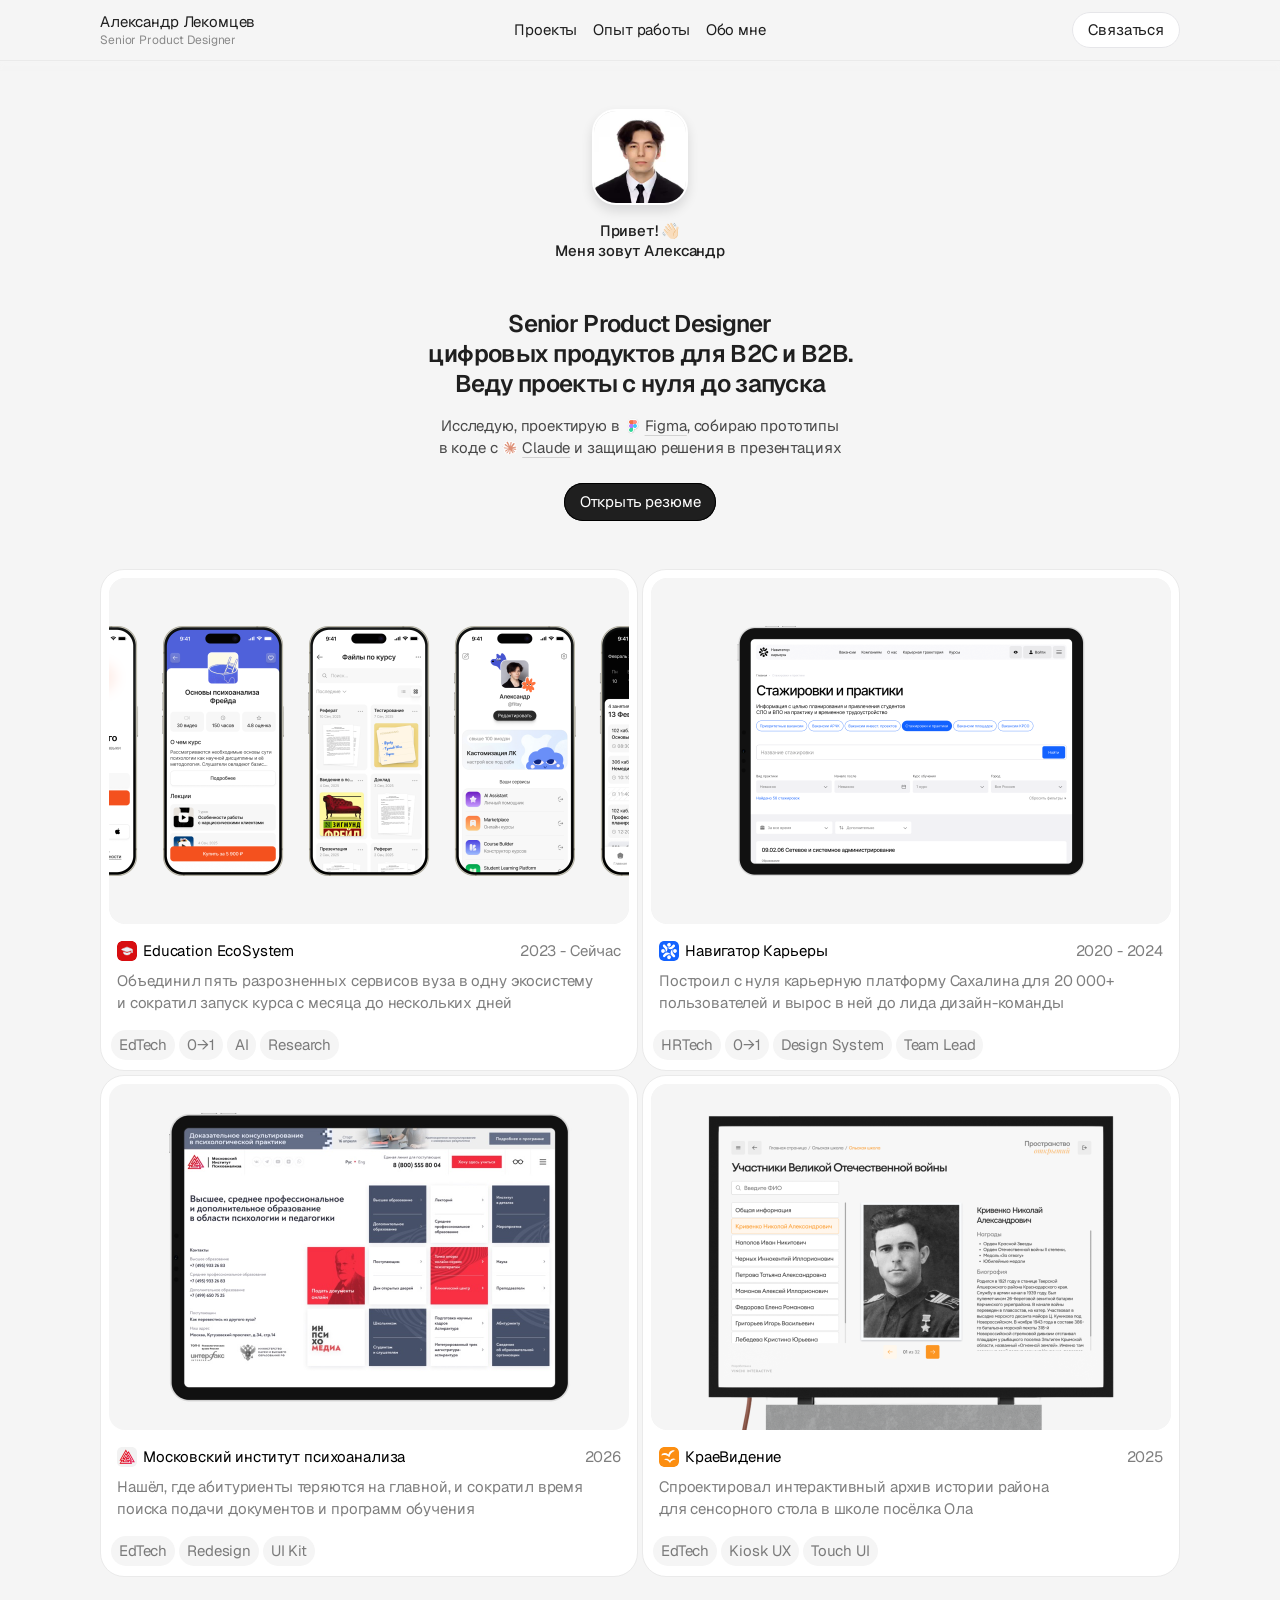
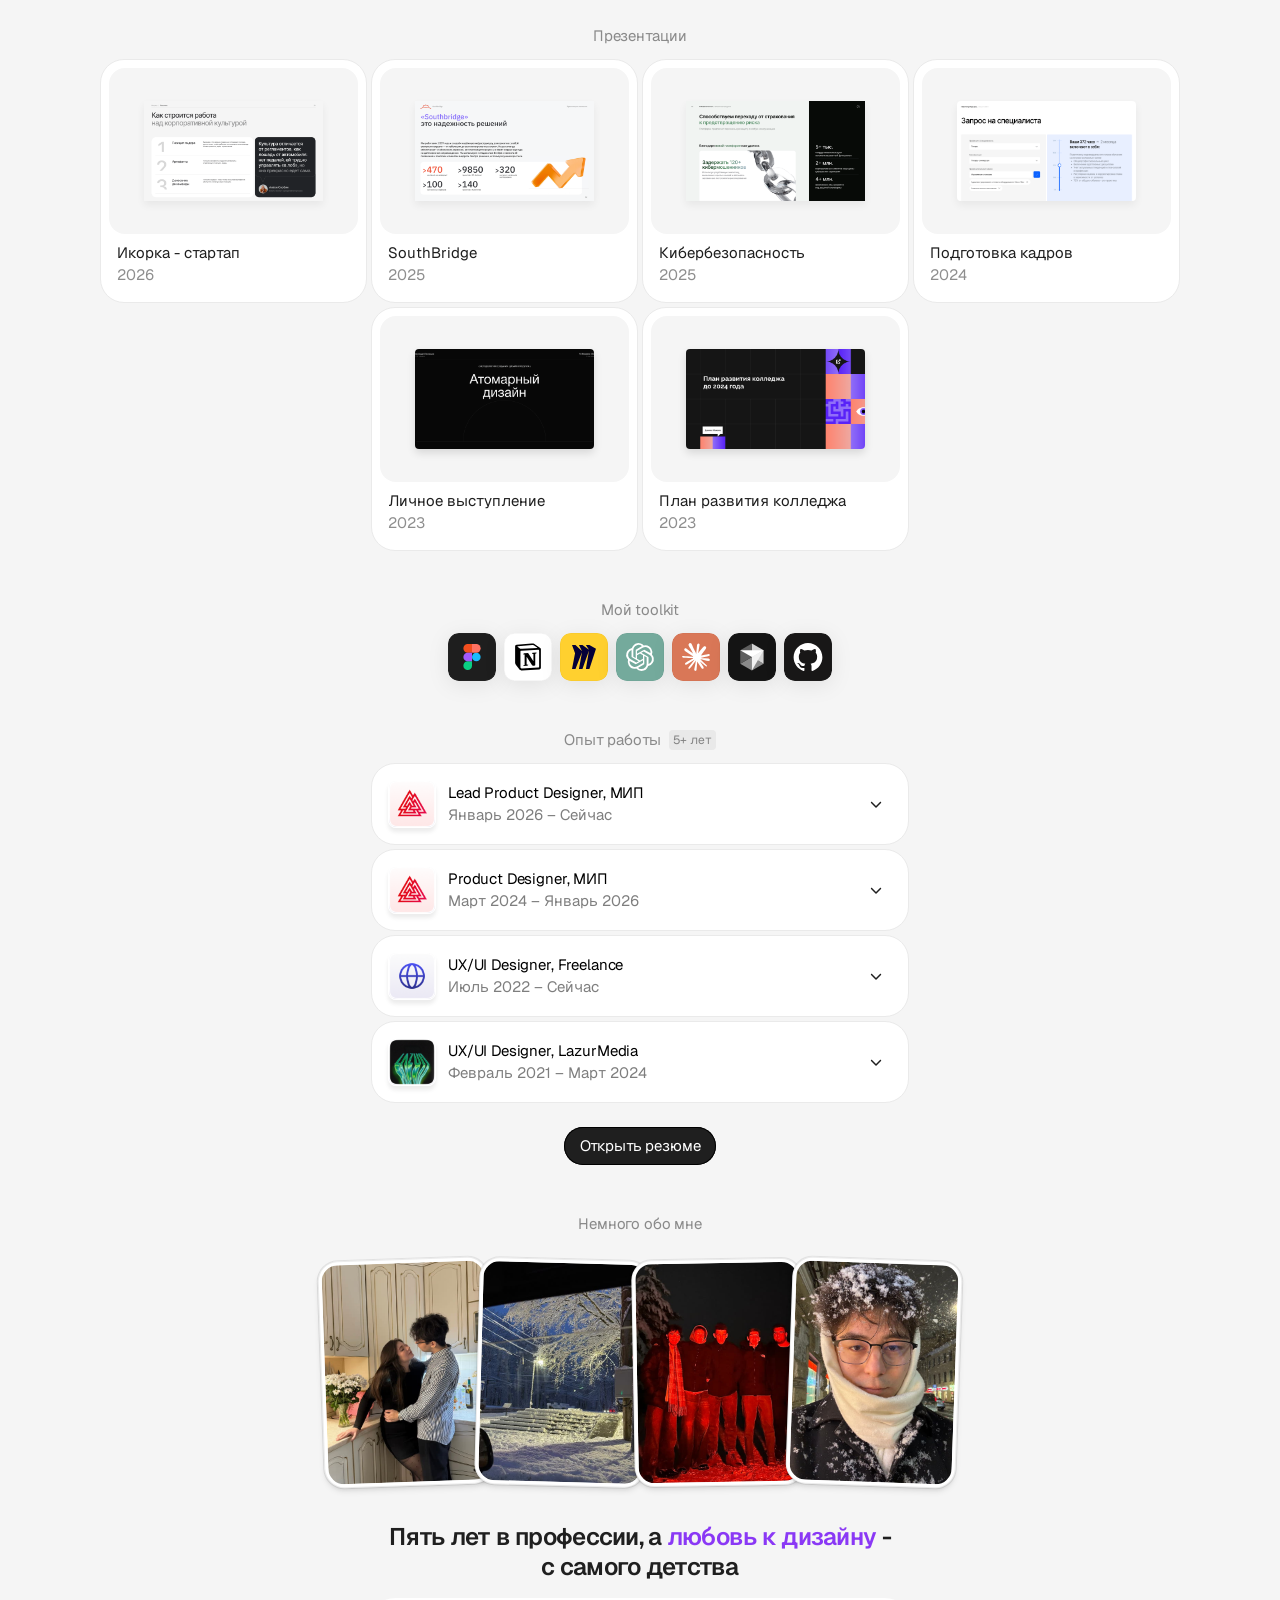
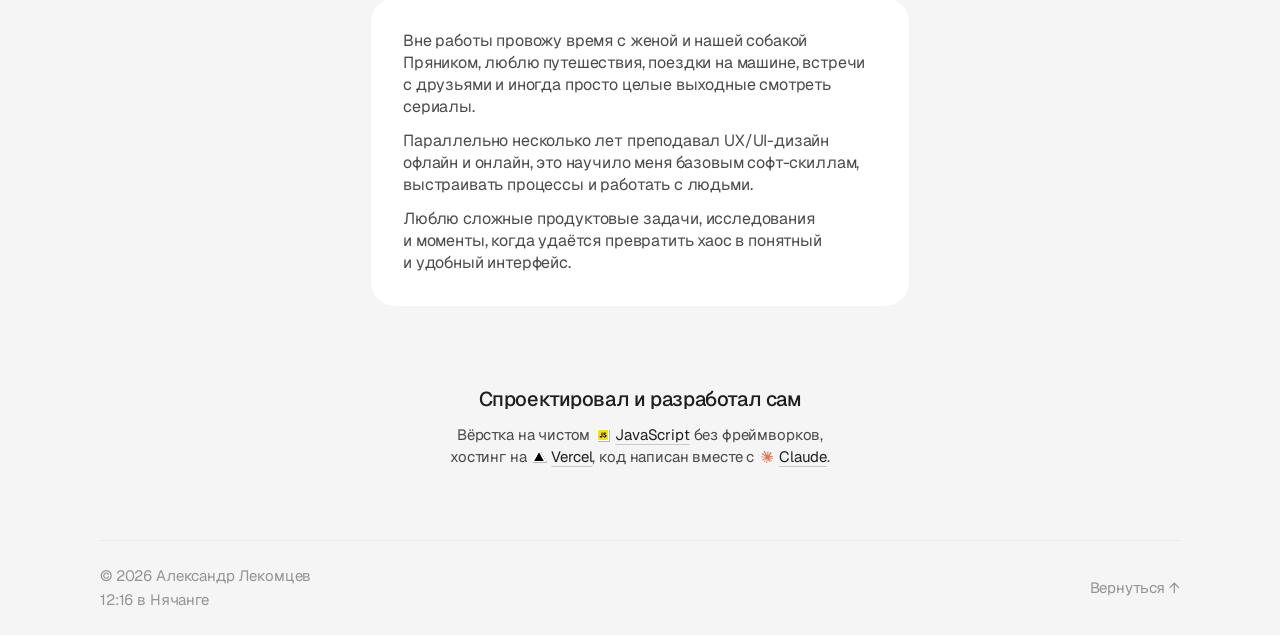
==== commit 118a6e43: "Главная: без эмодзи в «Немного обо мне» Co-Authored-By: Claude Opus 5.5 <noreply@anthropic.com>" ====
--- a/index.html
+++ b/index.html
@@ -293,9 +293,9 @@
         <div class="about__text reveal">
           <h2 class="title title--plain" id="about-title">Пять лет в&nbsp;профессии, а&nbsp;<span class="accent-purple nowrap">любовь к&nbsp;дизайну</span>&nbsp;-<br class="br-desktop"> с&nbsp;самого детства</h2>
           <div class="about__card">
-            <p>Вне работы провожу время с&nbsp;женой и&nbsp;нашей собакой <span class="nowrap"><span class="inline-emoji" aria-hidden="true">🐶</span>Пряником</span>, люблю путешествия, поездки на&nbsp;машине, <span class="nowrap"><span class="inline-emoji" aria-hidden="true">🥂</span>встречи</span> с&nbsp;друзьями и&nbsp;иногда просто целые выходные смотреть сериалы.</p>
-            <p>Параллельно несколько лет <span class="nowrap"><span class="inline-emoji" aria-hidden="true">🎓</span>преподавал</span> UX/UI-дизайн офлайн и&nbsp;онлайн, это научило меня базовым софт-скиллам, выстраивать процессы и&nbsp;работать с&nbsp;людьми.</p>
-            <p>Люблю <span class="nowrap"><span class="inline-emoji" aria-hidden="true">🧩</span>сложные</span> продуктовые задачи, исследования и&nbsp;моменты, когда удаётся превратить хаос в&nbsp;понятный и&nbsp;удобный интерфейс.</p>
+            <p>Вне работы провожу время с&nbsp;женой и&nbsp;нашей собакой Пряником, люблю путешествия, поездки на&nbsp;машине, встречи с&nbsp;друзьями и&nbsp;иногда просто целые выходные смотреть сериалы.</p>
+            <p>Параллельно несколько лет преподавал UX/UI-дизайн офлайн и&nbsp;онлайн, это научило меня базовым софт-скиллам, выстраивать процессы и&nbsp;работать с&nbsp;людьми.</p>
+            <p>Люблю сложные продуктовые задачи, исследования и&nbsp;моменты, когда удаётся превратить хаос в&nbsp;понятный и&nbsp;удобный интерфейс.</p>
           </div>
         </div>
       </div>
--- a/styles.css
+++ b/styles.css
@@ -202,10 +202,7 @@
 .inline-link:hover, .inline-link:focus-visible { text-decoration-color: rgba(31, 31, 31, .7); }
 .inline-logo { display: inline-block; width: 16px; height: 16px; border-radius: 4px; vertical-align: -3px; margin: 0 4px 0 1px; transition: transform .3s cubic-bezier(.34,1.56,.64,1); }
 .inline-link:hover .inline-logo, .inline-link:focus-visible .inline-logo { transform: rotate(-12deg) scale(1.1); }
-/* Эмодзи в тексте «Немного обо мне»: чуть крупнее строки, покачиваются при наведении */
-.inline-emoji { display: inline-block; margin-right: 4px; font-size: 1.05em; line-height: 1; transition: transform .3s cubic-bezier(.34,1.56,.64,1); cursor: default; }
-.inline-emoji:hover { transform: rotate(-12deg) scale(1.2); }
-@media (prefers-reduced-motion: reduce) { .inline-logo, .inline-emoji { transition: none; } }
+@media (prefers-reduced-motion: reduce) { .inline-logo { transition: none; } }
 
 /* ---------- Cards ---------- */
 .card {
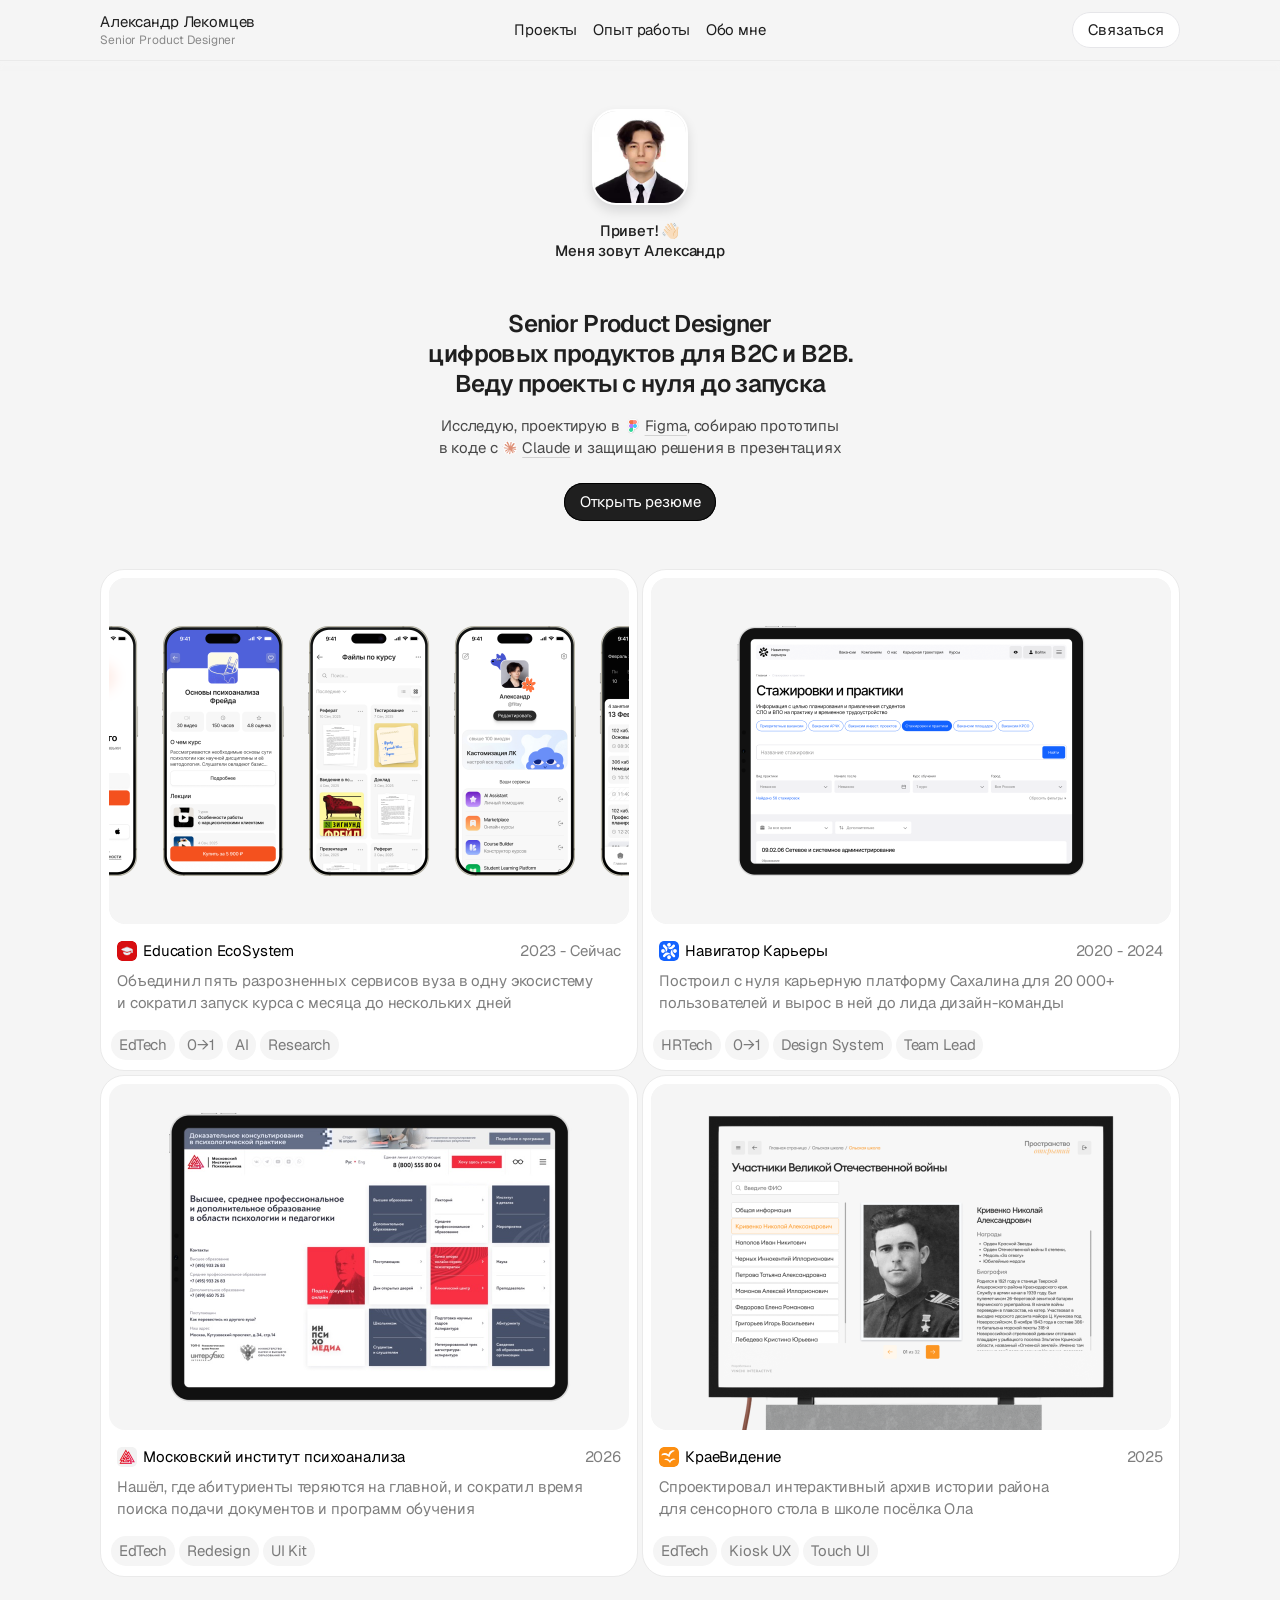
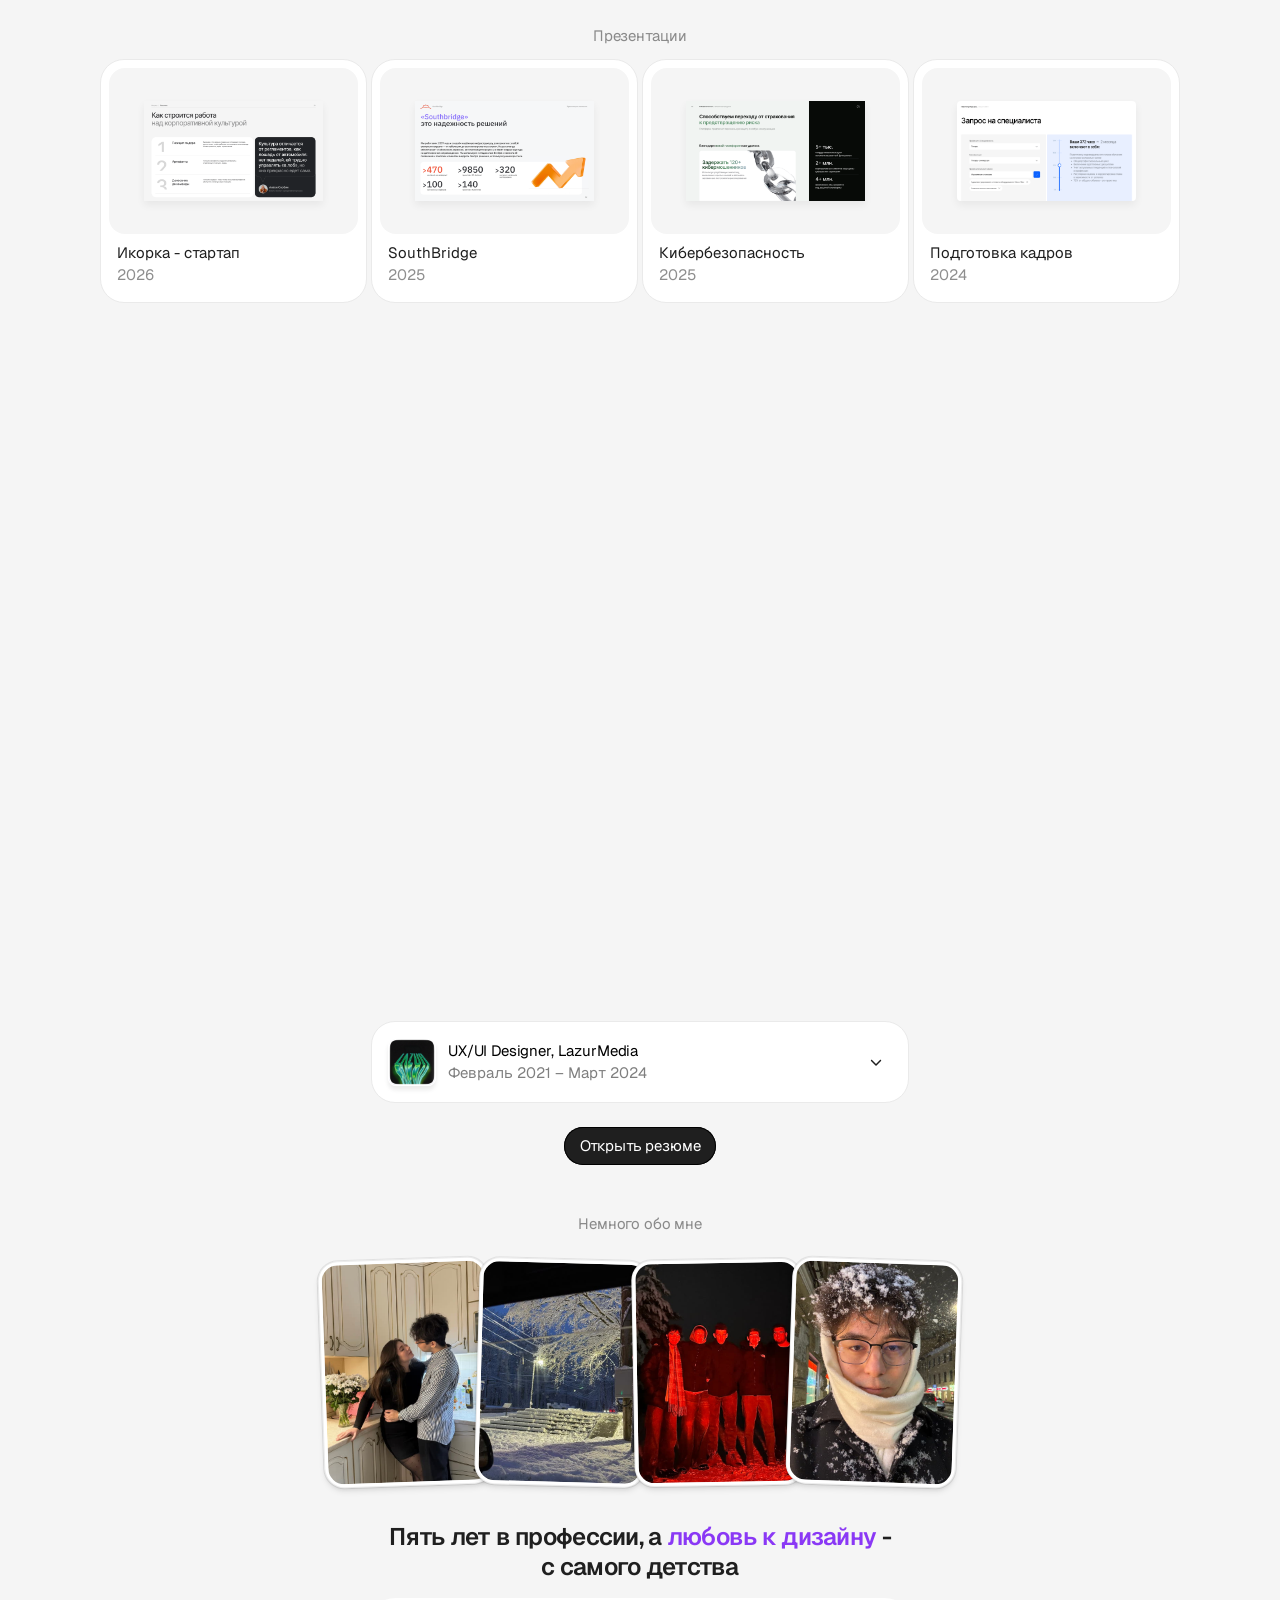
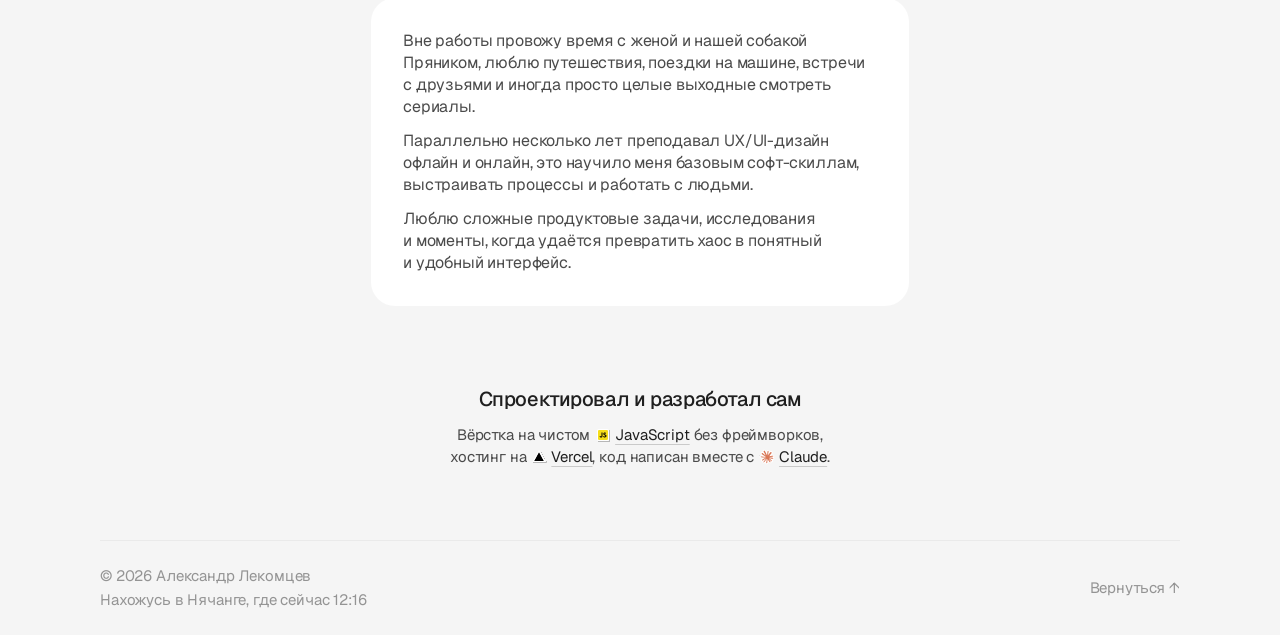
==== commit dc14c5f3: "Футер: «Нахожусь в Нячанге, где сейчас 12:39» — время вместо погоды Co-Authored-By: Claude Opus 5.5 " ====
--- a/index.html
+++ b/index.html
@@ -311,7 +311,7 @@
   <footer class="footer">
     <div class="footer__info">
       <span>© <span data-year>2026</span> Александр Лекомцев</span>
-      <span class="footer__time" data-local-time data-tz="Asia/Ho_Chi_Minh" data-city="в&nbsp;Нячанге" data-lat="12.2388" data-lon="109.1967"></span>
+      <span class="footer__time" data-local-time data-tz="Asia/Ho_Chi_Minh" data-city="в&nbsp;Нячанге"></span>
     </div>
     <a class="footer__top" href="#top" data-to-top>Вернуться ↑</a>
   </footer>
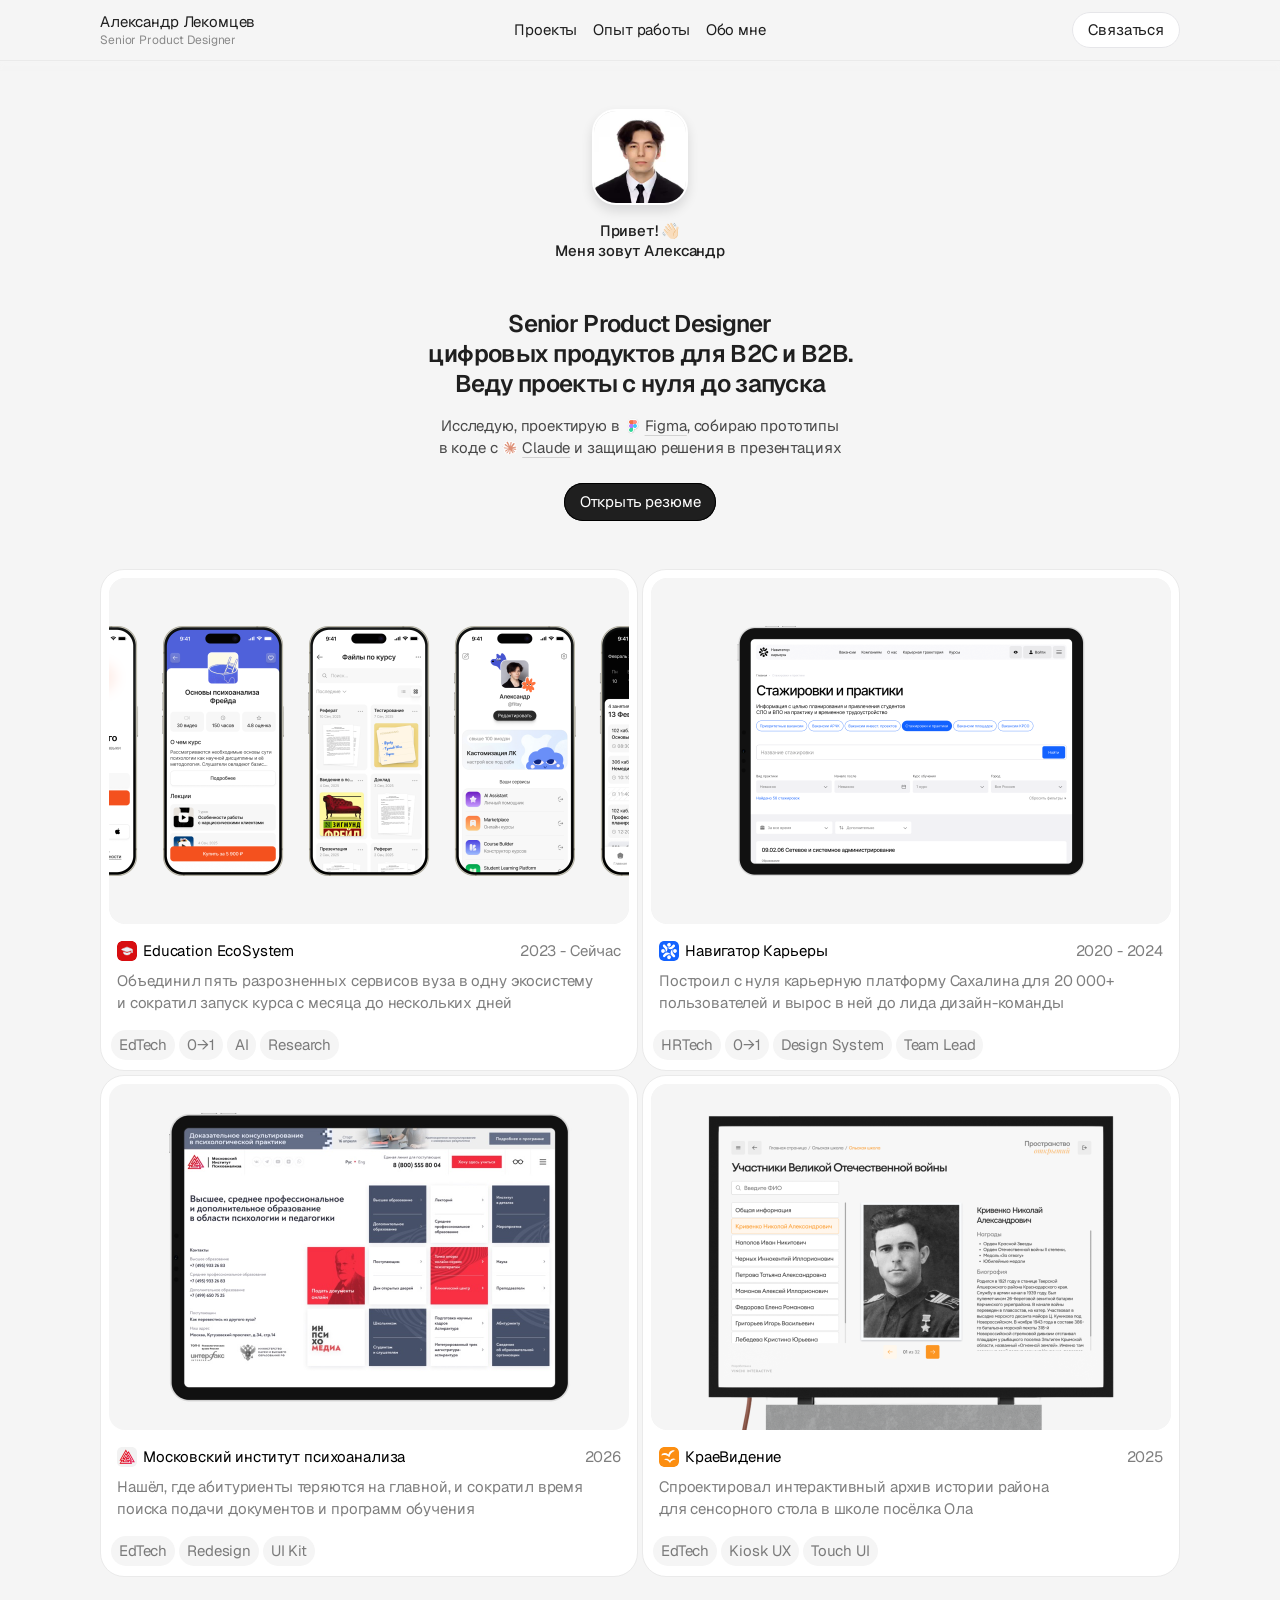
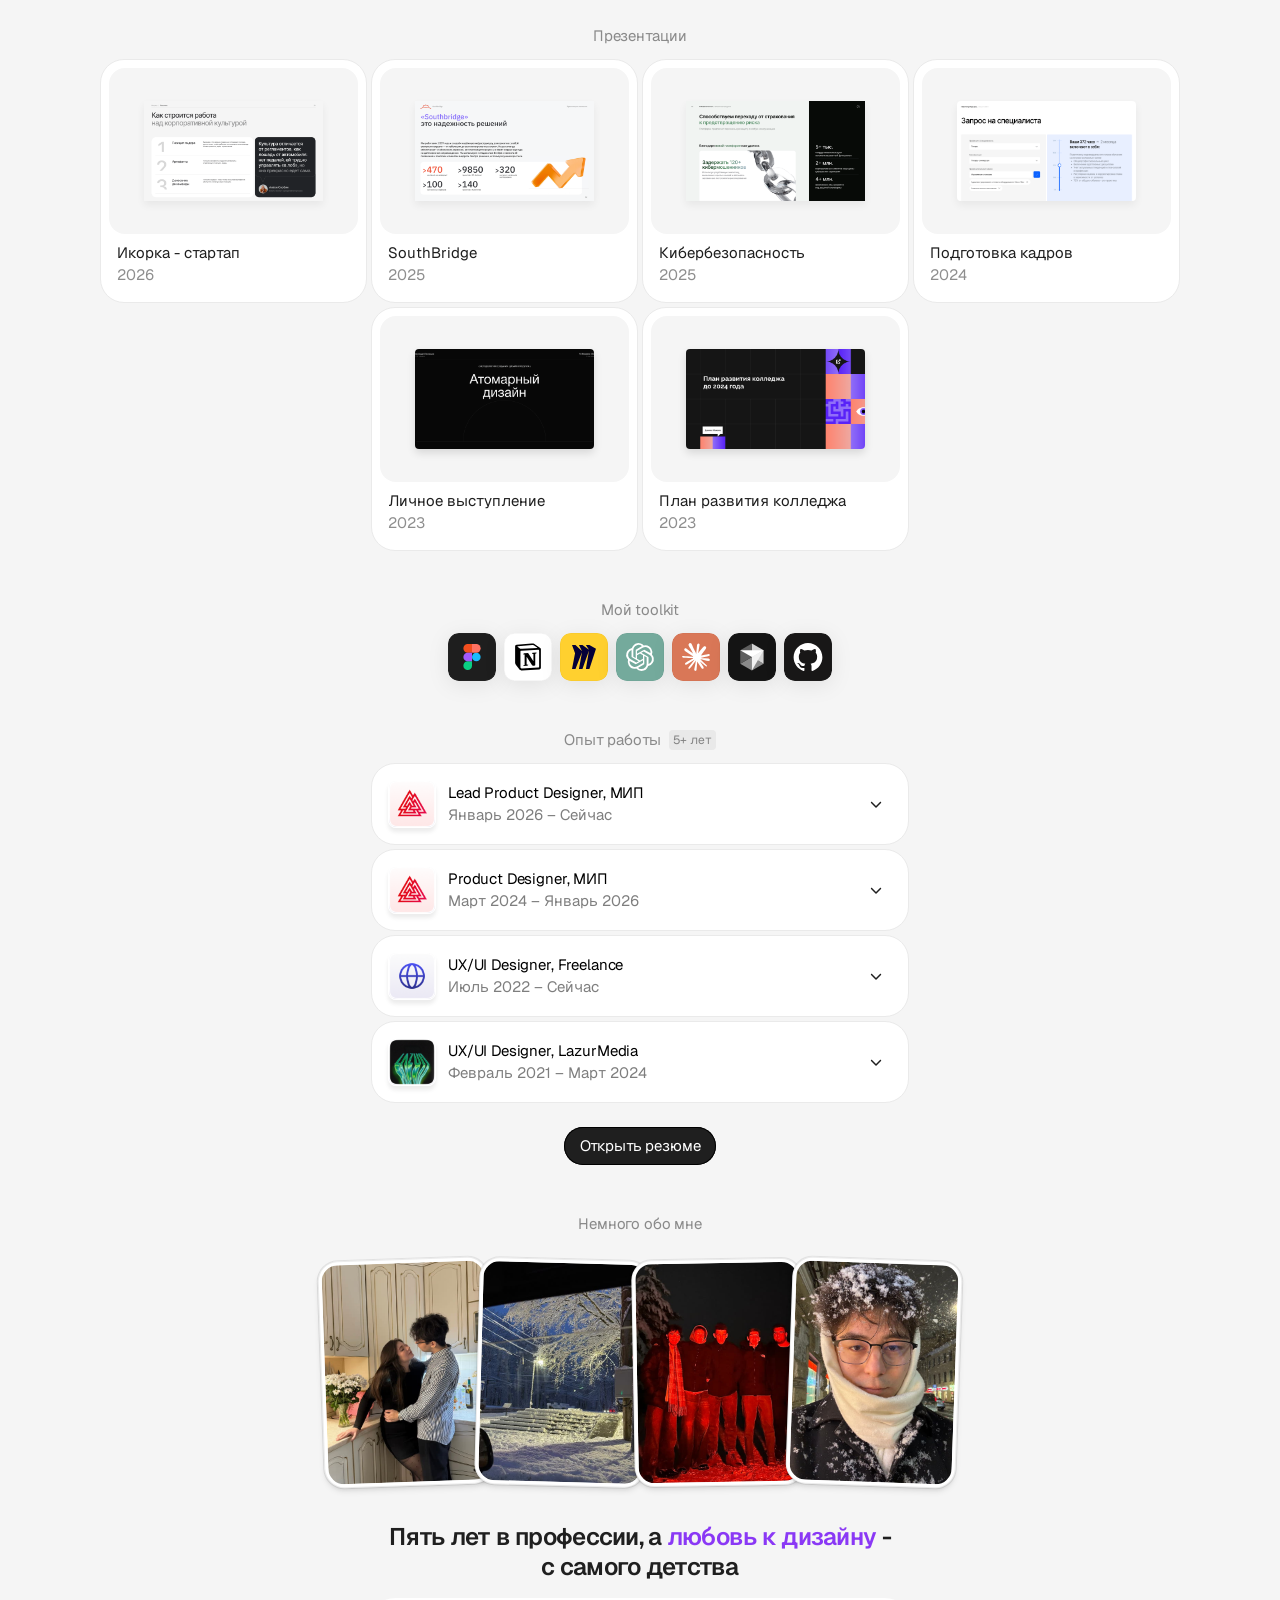
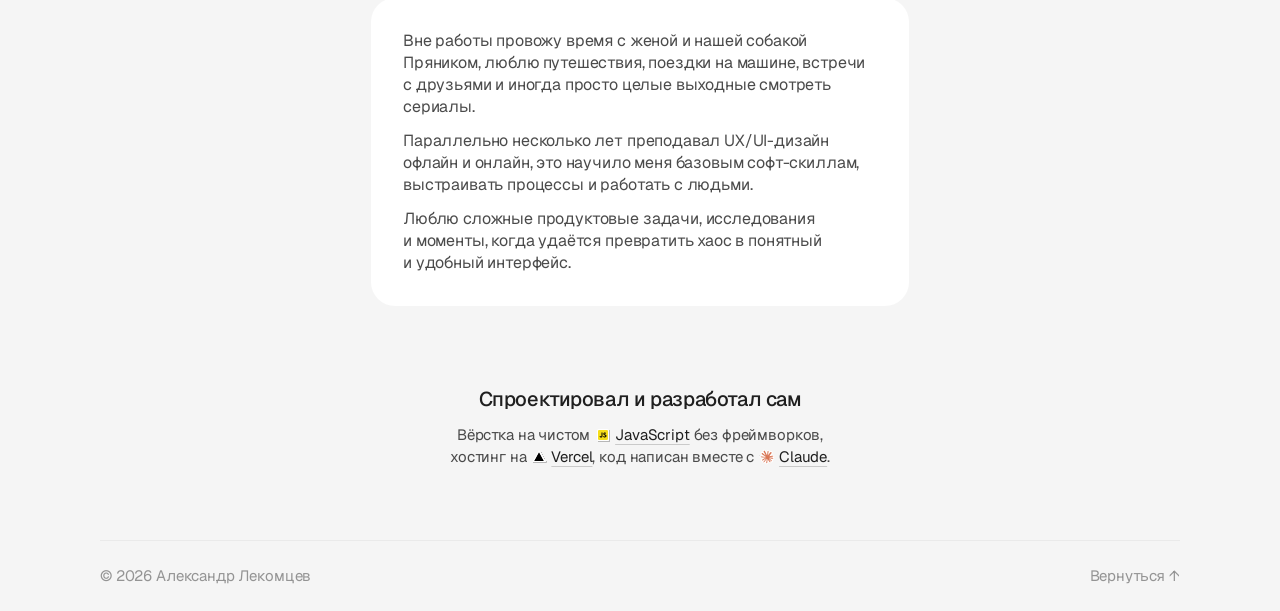
==== commit e092b864: "Футер: без строки с местом и временем Co-Authored-By: Claude Opus 5.5 <noreply@anthropic.com>" ====
--- a/index.html
+++ b/index.html
@@ -311,7 +311,6 @@
   <footer class="footer">
     <div class="footer__info">
       <span>© <span data-year>2026</span> Александр Лекомцев</span>
-      <span class="footer__time" data-local-time data-tz="Asia/Ho_Chi_Minh" data-city="в&nbsp;Нячанге"></span>
     </div>
     <a class="footer__top" href="#top" data-to-top>Вернуться ↑</a>
   </footer>
--- a/styles.css
+++ b/styles.css
@@ -698,7 +698,6 @@
   color: rgba(31, 31, 31, .45);
 }
 .footer__info { display: flex; flex-direction: column; gap: 2px; }
-.footer__time:empty { display: none; }
 .footer__top { transition: color .2s var(--ease); }
 .footer__top:hover { color: var(--text); }
 
--- a/contact.css
+++ b/contact.css
@@ -49,6 +49,12 @@
   transition: background-color .2s;
 }
 .contact__row:hover, .contact__row:focus-visible { background: #F4F4F4; }
+/* разделитель между пунктами: короче строки на радиус скругления с каждой стороны — без «ушек» у подсветки */
+.contact__row { position: relative; }
+.contact__row:not(:last-child)::after {
+  content: ""; position: absolute; left: 16px; right: 16px; bottom: 0;
+  height: 1px; background: #EEEEEE;
+}
 .contact__icon { display: grid; place-items: center; color: rgba(31, 31, 31, .35); }
 .contact__icon svg { width: 20px; height: auto; display: block; }
 /* оптическая подгонка: у иконок разная форма, поэтому разная ширина, чтобы на глаз они были одного размера */
@@ -56,6 +62,7 @@
 .contact__icon--tg svg { width: 19px; }
 .contact__icon--ig svg { width: 17px; }
 .contact__icon--pin svg { width: 18px; }
+.contact__icon--cv svg { width: 15px; }
 .contact__text { display: flex; flex-direction: column; gap: 2px; min-width: 0; }
 .contact__label { font-size: 14px; line-height: 20px; color: rgba(31, 31, 31, .5); }
 .contact__value { font-size: 16px; line-height: 22px; letter-spacing: -0.01em; overflow-wrap: anywhere; }
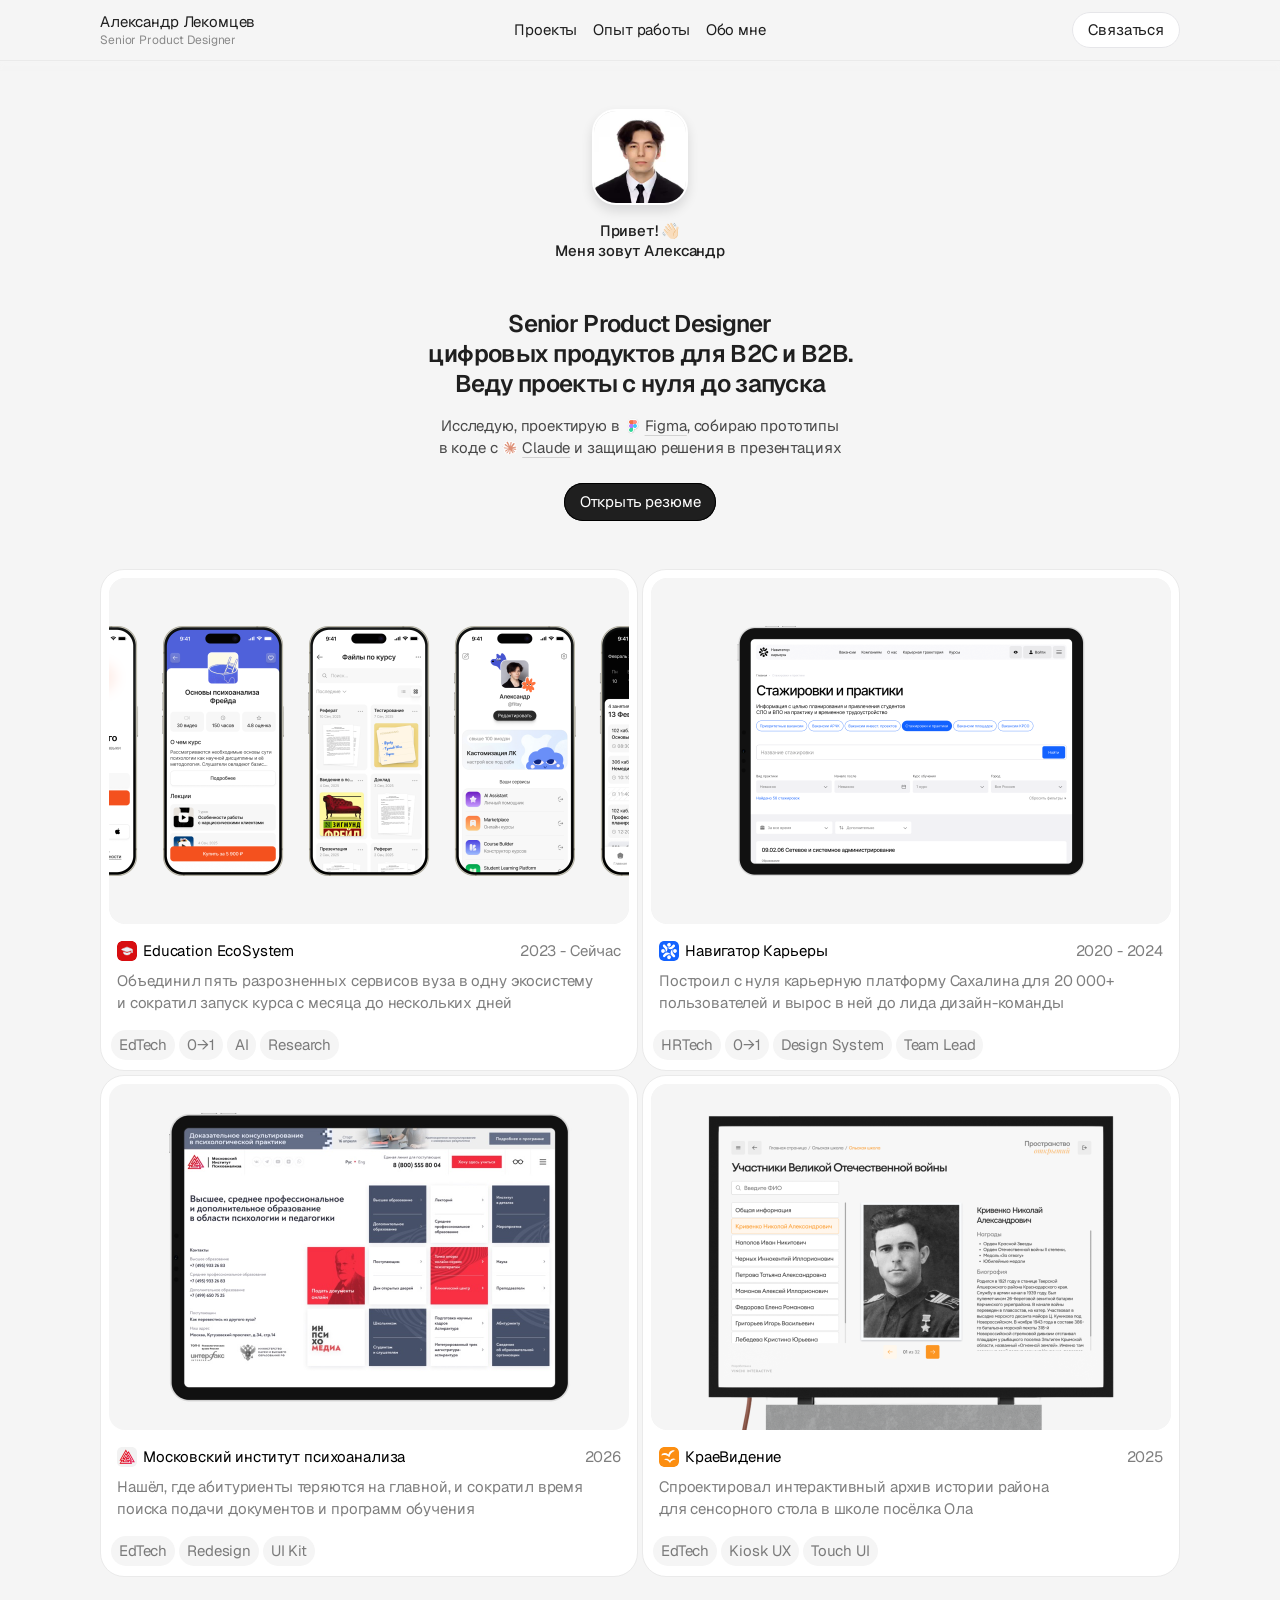
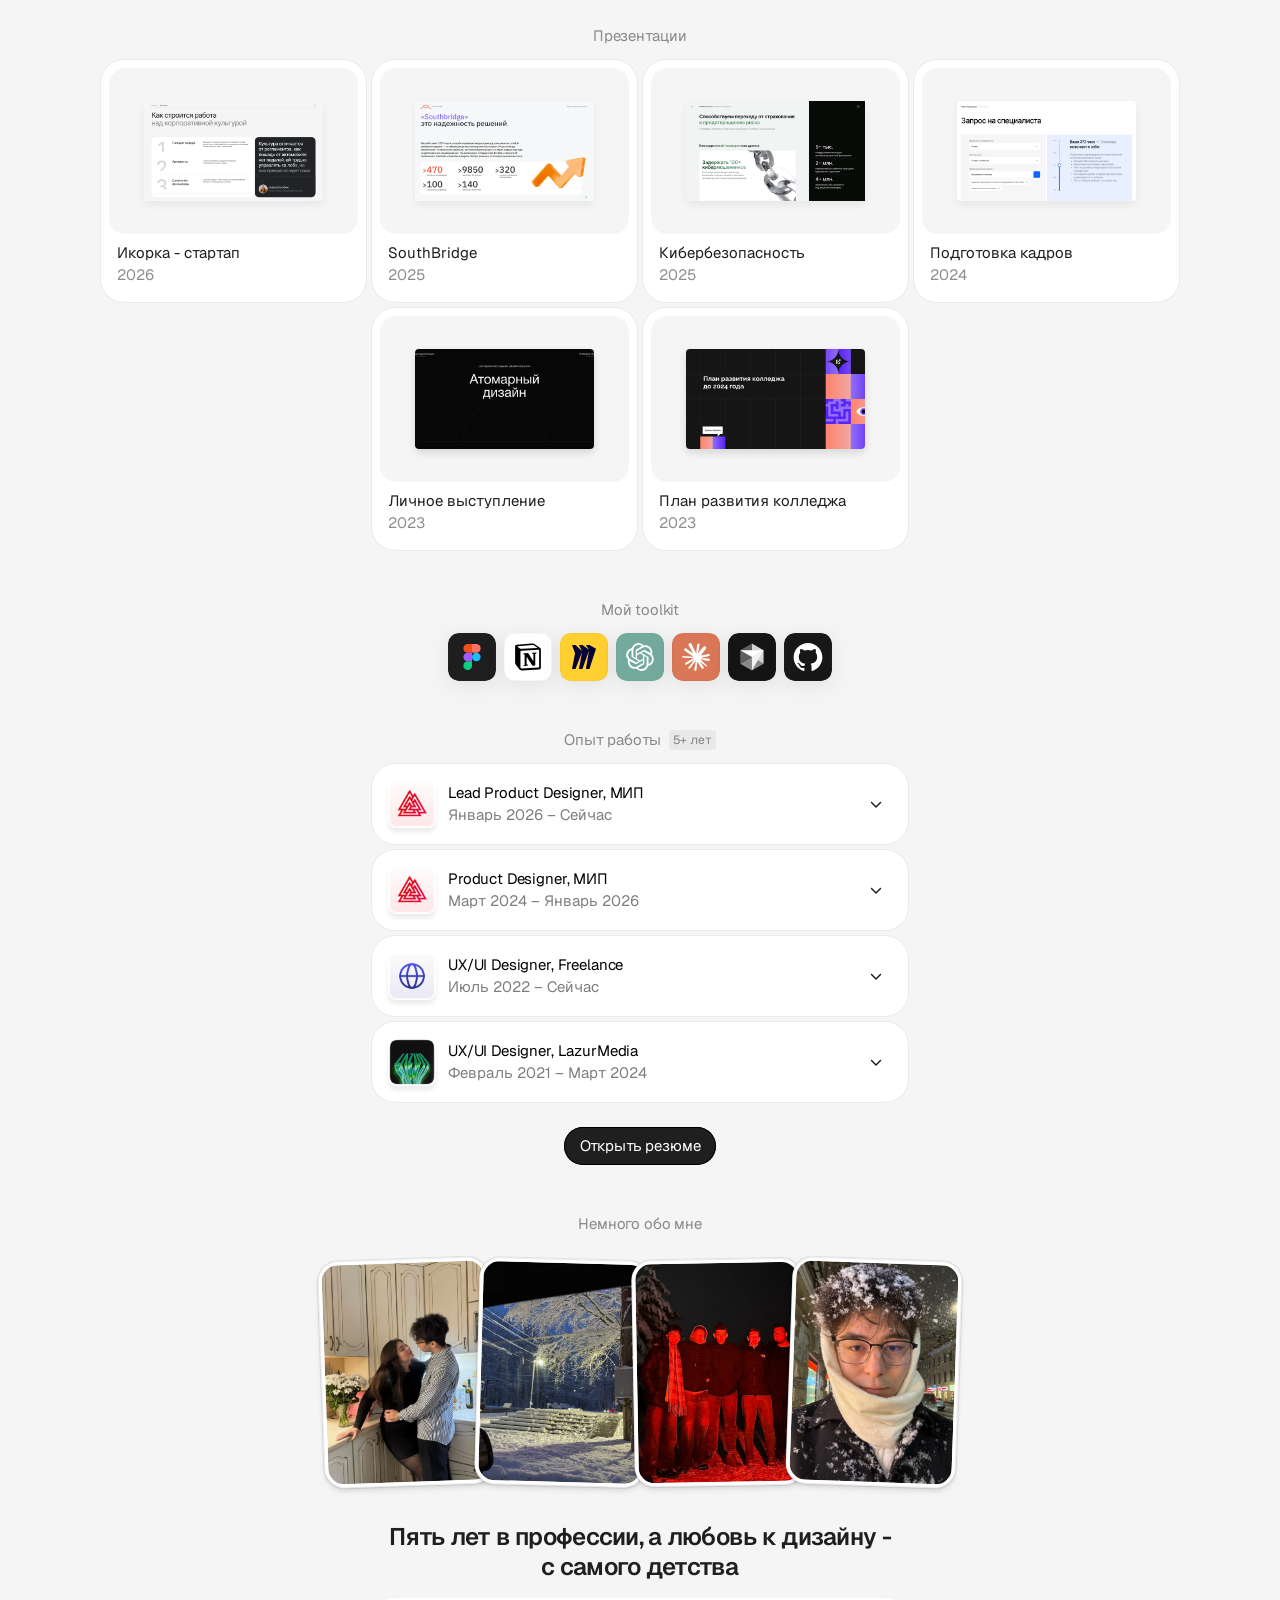
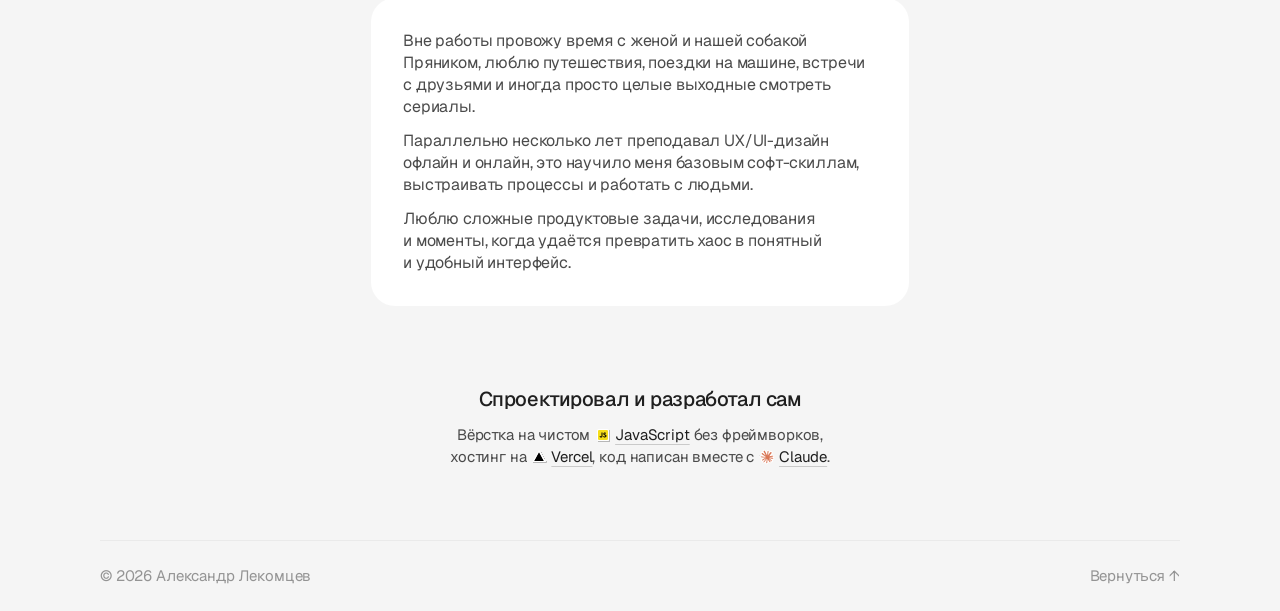
==== commit e9bdb24f: "Главная: заголовок «Пять лет в профессии…» однотонный Co-Authored-By: Claude Opus 5.5 <noreply@anthr" ====
--- a/index.html
+++ b/index.html
@@ -235,11 +235,9 @@
               <div class="achievements">
                 <div class="achievements__head"><span class="achievements__icon" aria-hidden="true"></span>Достижения</div>
                 <ul class="achievements__list">
-                  <li>Спроектировал интерактивное приложение для&nbsp;сенсорного стола в&nbsp;школе посёлка Ола (Магаданская область)&nbsp;- мой первый проект под&nbsp;сенсорный формат, заказчик остался доволен результатом</li>
+                  <li>Провёл 100+ консультаций для&nbsp;дизайнеров разного уровня&nbsp;- от&nbsp;совсем начинающих до&nbsp;middle</li>
+                  <li>Спроектировал интерактивное приложение для&nbsp;сенсорного стола в&nbsp;школе посёлка Ола (Магаданская область)&nbsp;- мой первый проект под сенсорный формат, заказчик остался доволен результатом</li>
                   <li>Сделал 20+ презентаций для&nbsp;SouthBridge, Сбербанка и&nbsp;других компаний&nbsp;- в&nbsp;PowerPoint, включая анимацию на&nbsp;Morph, и&nbsp;в&nbsp;Figma со&nbsp;Smart Animate</li>
-                  <li>Разработал полное оформление сообщества ВКонтакте для&nbsp;салона красоты: обложку, аватар и&nbsp;карточки</li>
-                  <li>Создал баннер для&nbsp;ограждения стройплощадки&nbsp;- простой паттерн на&nbsp;основе фирменного стиля заказчика</li>
-                  <li>Провёл 100+ консультаций для&nbsp;дизайнеров разного уровня&nbsp;- от&nbsp;совсем начинающих до&nbsp;middle</li>
                 </ul>
               </div>
             </div>
@@ -291,7 +289,7 @@
           <button class="photo" type="button" style="--r:2deg;--rh:6deg" data-large="assets/img/about-3-large.jpg" aria-label="Открыть фото: Селфи под снегом"><img src="assets/img/about-3.jpg" alt="Селфи под снегом" loading="lazy" width="480" height="640"></button>
         </div>
         <div class="about__text reveal">
-          <h2 class="title title--plain" id="about-title">Пять лет в&nbsp;профессии, а&nbsp;<span class="accent-purple nowrap">любовь к&nbsp;дизайну</span>&nbsp;-<br class="br-desktop"> с&nbsp;самого детства</h2>
+          <h2 class="title title--plain" id="about-title">Пять лет в&nbsp;профессии, а&nbsp;<span class="nowrap">любовь к&nbsp;дизайну</span>&nbsp;-<br class="br-desktop"> с&nbsp;самого детства</h2>
           <div class="about__card">
             <p>Вне работы провожу время с&nbsp;женой и&nbsp;нашей собакой Пряником, люблю путешествия, поездки на&nbsp;машине, встречи с&nbsp;друзьями и&nbsp;иногда просто целые выходные смотреть сериалы.</p>
             <p>Параллельно несколько лет преподавал UX/UI-дизайн офлайн и&nbsp;онлайн, это научило меня базовым софт-скиллам, выстраивать процессы и&nbsp;работать с&nbsp;людьми.</p>
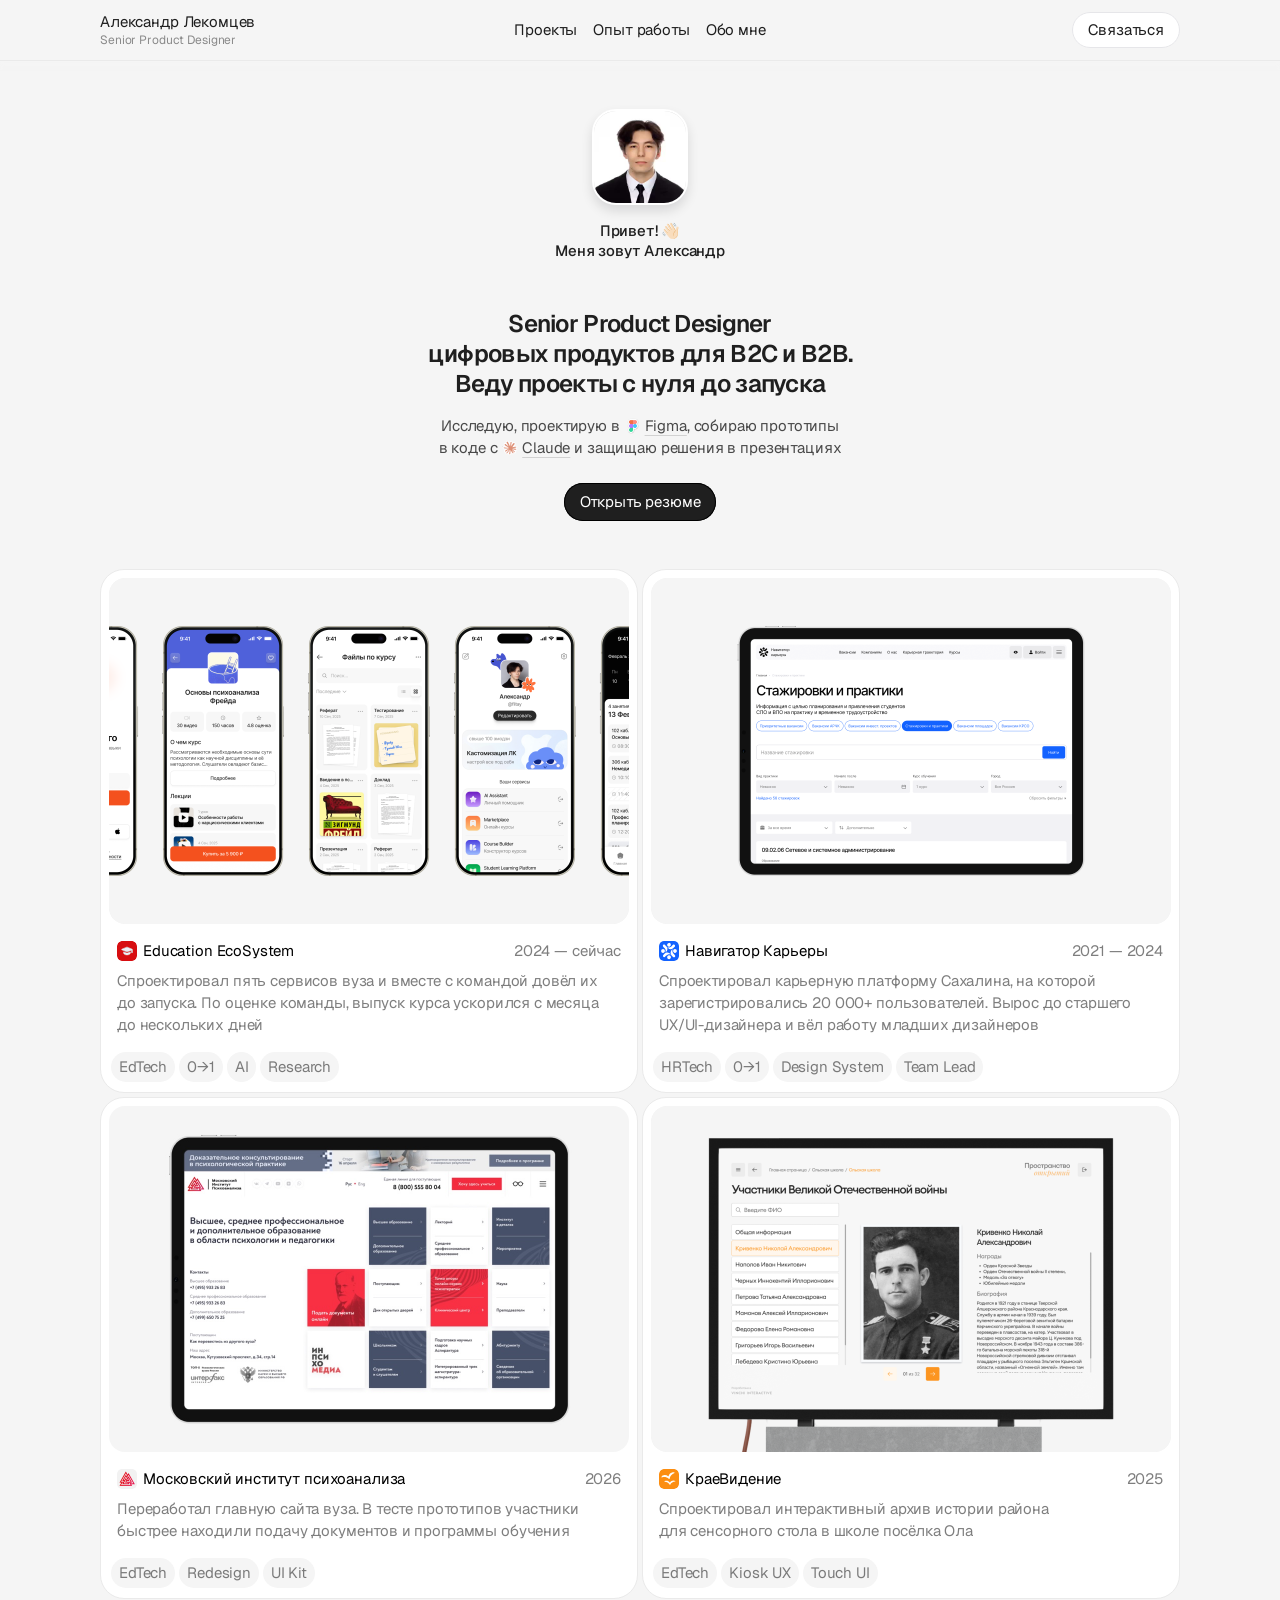
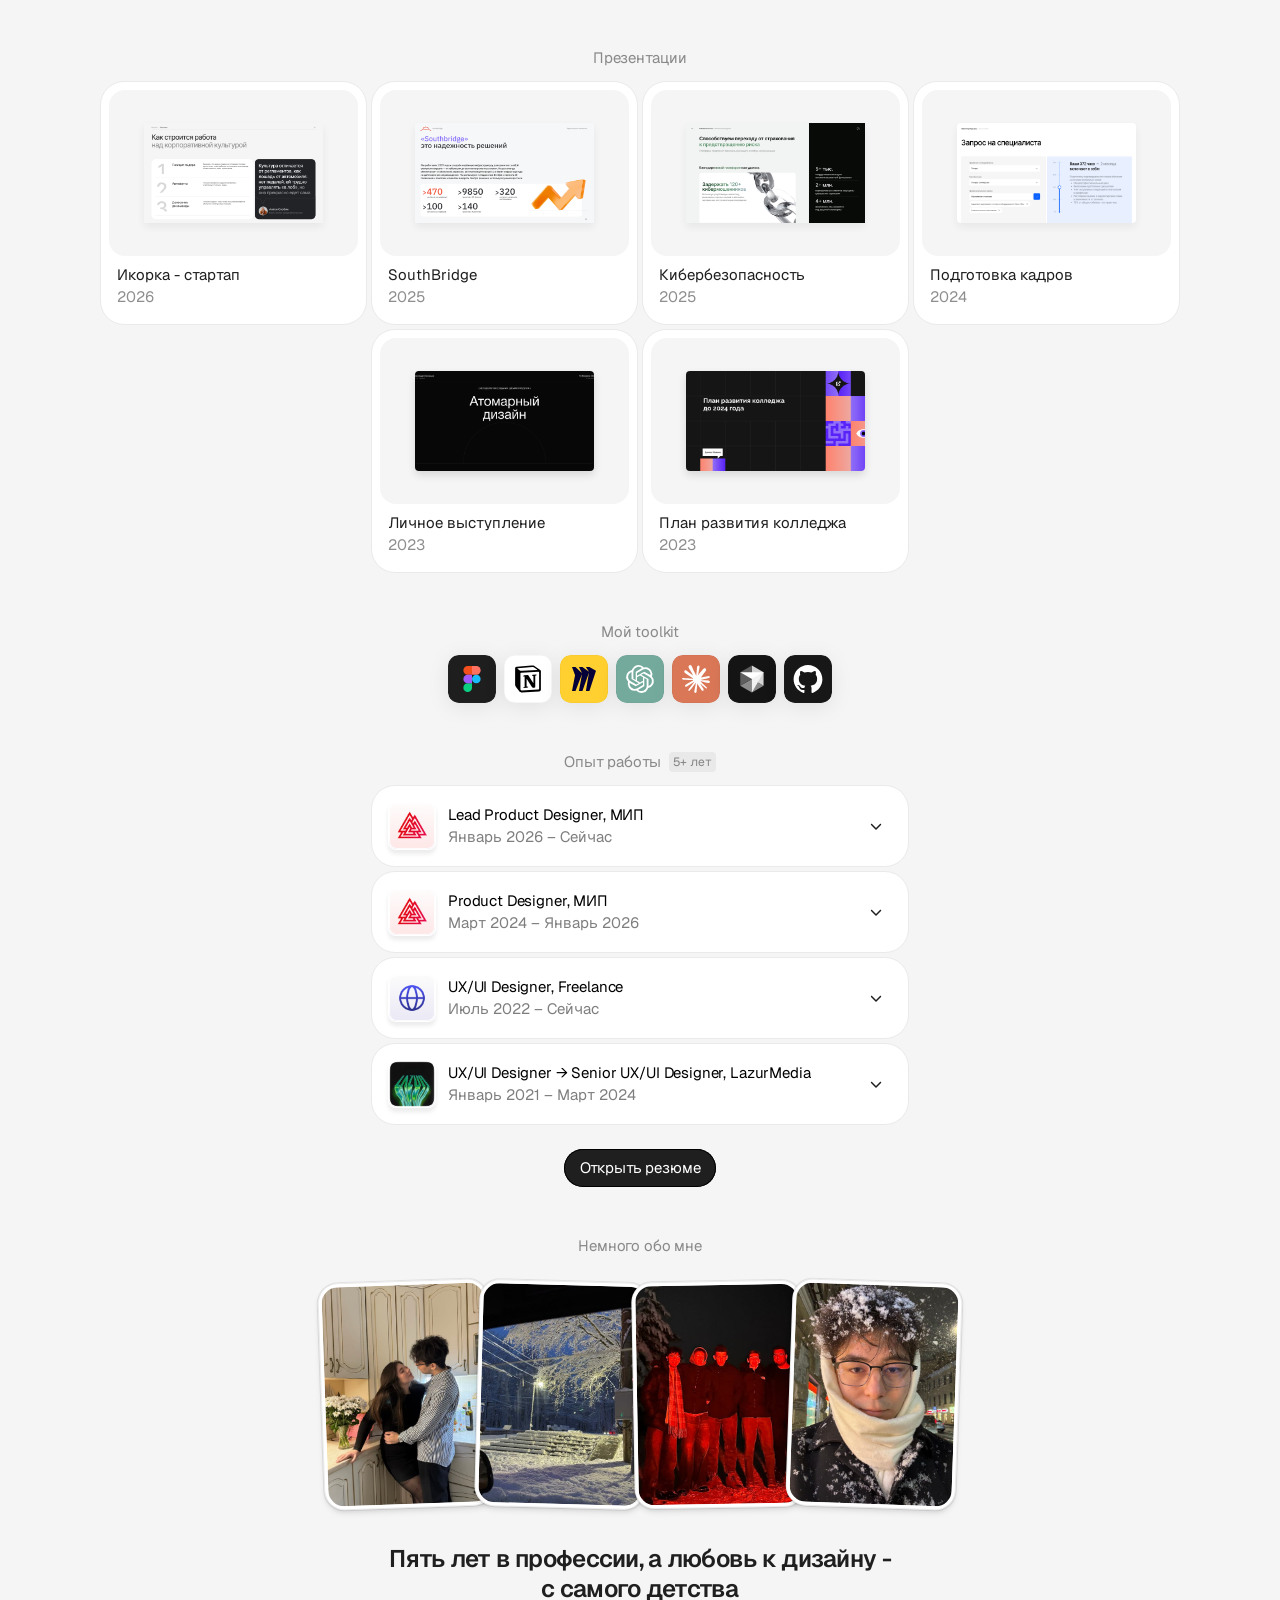
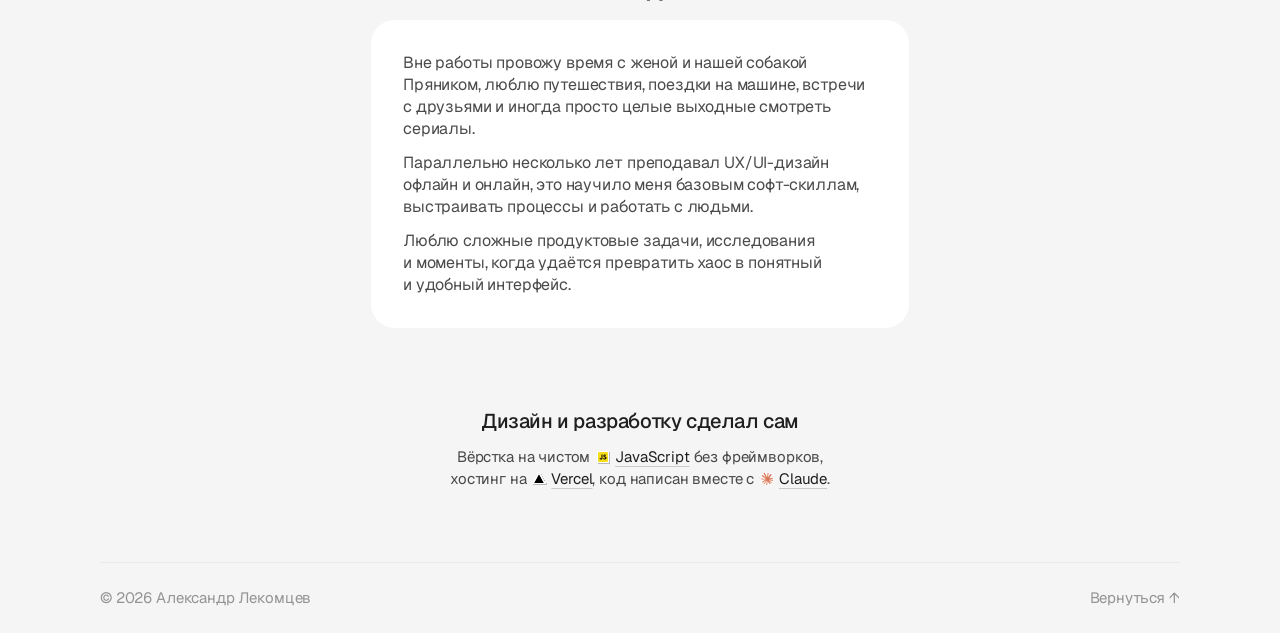
==== commit 523fc632: "fix text" ====
--- a/index.html
+++ b/index.html
@@ -73,9 +73,9 @@
           <div class="project__preview"><img src="assets/img/proj-edu.png" alt="Экраны мобильного приложения Education EcoSystem" loading="lazy" width="1040" height="692"></div>
           <div class="project__head">
             <h3 class="project__name"><img src="assets/img/logo-edu.svg" alt="" width="20" height="20">Education EcoSystem</h3>
-            <span class="muted">2023 - Сейчас</span>
-          </div>
-          <p class="project__desc muted">Объединил пять разрозненных сервисов вуза в&nbsp;одну экосистему и&nbsp;сократил запуск курса с&nbsp;месяца до&nbsp;нескольких дней</p>
+            <span class="muted">2024 — сейчас</span>
+          </div>
+          <p class="project__desc muted">Спроектировал пять сервисов вуза и&nbsp;вместе с&nbsp;командой довёл их до&nbsp;запуска. По&nbsp;оценке команды, выпуск курса ускорился с&nbsp;месяца до&nbsp;нескольких дней</p>
           <ul class="tags"><li>EdTech</li><li>0→1</li><li>AI</li><li>Research</li></ul>
         </a>
 
@@ -83,9 +83,9 @@
           <div class="project__preview"><img src="assets/img/proj-navigator.png" alt="Веб-интерфейс Навигатора Карьеры на планшете" loading="lazy" width="1040" height="692"></div>
           <div class="project__head">
             <h3 class="project__name"><img src="assets/img/logo-navigator.svg" alt="" width="20" height="20">Навигатор Карьеры</h3>
-            <span class="muted">2020 - 2024</span>
-          </div>
-          <p class="project__desc muted">Построил с&nbsp;нуля карьерную платформу Сахалина для&nbsp;20&nbsp;000+ пользователей и&nbsp;вырос в&nbsp;ней до&nbsp;лида дизайн-команды</p>
+            <span class="muted">2021 — 2024</span>
+          </div>
+          <p class="project__desc muted">Спроектировал карьерную платформу Сахалина, на&nbsp;которой зарегистрировались 20&nbsp;000+ пользователей. Вырос до&nbsp;старшего UX/UI-дизайнера и&nbsp;вёл работу младших дизайнеров</p>
           <ul class="tags"><li>HRTech</li><li>0→1</li><li>Design System</li><li>Team Lead</li></ul>
         </a>
 
@@ -95,7 +95,7 @@
             <h3 class="project__name"><img src="assets/img/logo-mip-small.png" alt="" width="20" height="20">Московский институт психоанализа</h3>
             <span class="muted">2026</span>
           </div>
-          <p class="project__desc muted">Нашёл, где абитуриенты теряются на&nbsp;главной, и&nbsp;сократил время поиска подачи документов и&nbsp;программ обучения</p>
+          <p class="project__desc muted">Переработал главную сайта вуза. В&nbsp;тесте прототипов участники быстрее находили подачу документов и&nbsp;программы обучения</p>
           <ul class="tags"><li>EdTech</li><li>Redesign</li><li>UI Kit</li></ul>
         </a>
 
@@ -183,7 +183,7 @@
                 <ul class="achievements__list">
                   <li>Перестроил путь от&nbsp;дизайна к&nbsp;разработке, внедрил структуру Figma-файлов с&nbsp;отдельными страницами Dev, Prod и&nbsp;Design Review</li>
                   <li>Настроил сравнение каждой версии макета с&nbsp;предыдущей по&nbsp;фреймам: разработчик видит точечные изменения, а&nbsp;не&nbsp;перепроверяет весь файл. Количество уточнений после хендоффа снизилось в&nbsp;2&nbsp;раза</li>
-                  <li>Ввёл внутренний ассесмент дизайнеров и&nbsp;регулярные ретроспективы команды, результатом которого был понятный план роста</li>
+                  <li>Как единственный дизайнер продуктовой команды, согласую ключевые решения с&nbsp;продактом и&nbsp;руководителями</li>
                 </ul>
               </div>
             </div>
@@ -208,10 +208,10 @@
               <div class="achievements">
                 <div class="achievements__head"><span class="achievements__icon" aria-hidden="true"></span>Достижения</div>
                 <ul class="achievements__list">
-                  <li>Спроектировал 5 связанных сервисов: LMS, AI-ассистент, Маркетплейс курсов, Конструктор курсов, SSO</li>
+                  <li>Спроектировал 5 связанных сервисов: маркетплейс курсов, конструктор курсов, AI-ассистент, кабинет студента и&nbsp;единый вход (SSO)</li>
                   <li>Провёл 50+ интервью и&nbsp;наблюдательных сессий, построил CJM, JTBD и&nbsp;MindMap по&nbsp;всем ролям</li>
                   <li>Создал дизайн-систему на&nbsp;базе Ant Design для&nbsp;Web, PWA и&nbsp;Mobile</li>
-                  <li>Обучил многих дизайнеров и&nbsp;стажеров, которые успешно продолжили работу в&nbsp;проектах команды.</li>
+                  <li>Вместе с&nbsp;Project и&nbsp;Product менеджерами определил состав MVP</li>
                 </ul>
               </div>
             </div>
@@ -249,8 +249,8 @@
             <button class="accordion__top" type="button" aria-expanded="false" aria-controls="exp-4">
               <img class="accordion__logo" src="assets/img/exp-lazur.png" alt="" width="48" height="48">
               <span class="accordion__text">
-                <span class="accordion__title">UX/UI Designer, LazurMedia</span>
-                <span class="muted">Февраль 2021 – Март 2024</span>
+                <span class="accordion__title">UX/UI Designer → Senior UX/UI Designer, LazurMedia</span>
+                <span class="muted">Январь 2021 – Март 2024</span>
               </span>
               <span class="accordion__chevron" aria-hidden="true"></span>
             </button>
@@ -262,9 +262,9 @@
               <div class="achievements">
                 <div class="achievements__head"><span class="achievements__icon" aria-hidden="true"></span>Достижения</div>
                 <ul class="achievements__list">
-                  <li>Участвовал в&nbsp;запуске продукта в&nbsp;сфере поиска работы с&nbsp;нуля и&nbsp;довёл до&nbsp;20&nbsp;000 пользователей</li>
+                  <li>Участвовал в&nbsp;запуске «Навигатора Карьеры». За&nbsp;всё время на&nbsp;платформе зарегистрировались 20&nbsp;000+ пользователей</li>
                   <li>Продумал ЛК для&nbsp;юр. лиц, в&nbsp;котором зарегистрировалось 500 компаний, разместивших более 2000 вакансий</li>
-                  <li>Спроектировал витрину обучения с&nbsp;каталогом 300 онлайн-курсов</li>
+                  <li>Отобрал и&nbsp;обучил трёх младших дизайнеров, проводил дизайн-ревью, ретроспективы и&nbsp;занятия UI-клуба</li>
                   <li>Провёл 2 крупных редизайна, улучшив UX и&nbsp;визуальную целостность продукта</li>
                   <li>Разработал и&nbsp;внедрил UI-kit / дизайн-систему для&nbsp;масштабирования интерфейсов</li>
                   <li>Полностью спроектировал пользовательскую часть и&nbsp;админ-панель продукта</li>
@@ -301,7 +301,7 @@
 
     <!-- 7. Colophon -->
     <section class="section colophon reveal" id="colophon" aria-labelledby="colophon-title">
-      <h2 class="colophon__title" id="colophon-title">Спроектировал и&nbsp;разработал сам</h2>
+      <h2 class="colophon__title" id="colophon-title">Дизайн и&nbsp;разработку сделал сам</h2>
       <p class="colophon__text">Вёрстка на&nbsp;чистом <a class="inline-link" href="https://developer.mozilla.org/ru/docs/Web/JavaScript" target="_blank" rel="noopener"><img class="inline-logo" src="assets/img/tools/js.svg" alt="" width="16" height="16">JavaScript</a> без&nbsp;фреймворков, хостинг <span class="nowrap">на&nbsp;<a class="inline-link" href="https://vercel.com/" target="_blank" rel="noopener"><img class="inline-logo" src="assets/img/tools/vercel.svg" alt="" width="16" height="16">Vercel</a></span>, код написан вместе <span class="nowrap">с&nbsp;<a class="inline-link" href="https://claude.ai/" target="_blank" rel="noopener"><img class="inline-logo" src="assets/img/tools/claude-mark.svg" alt="" width="16" height="16">Claude</a></span>.</p>
     </section>
   </main>
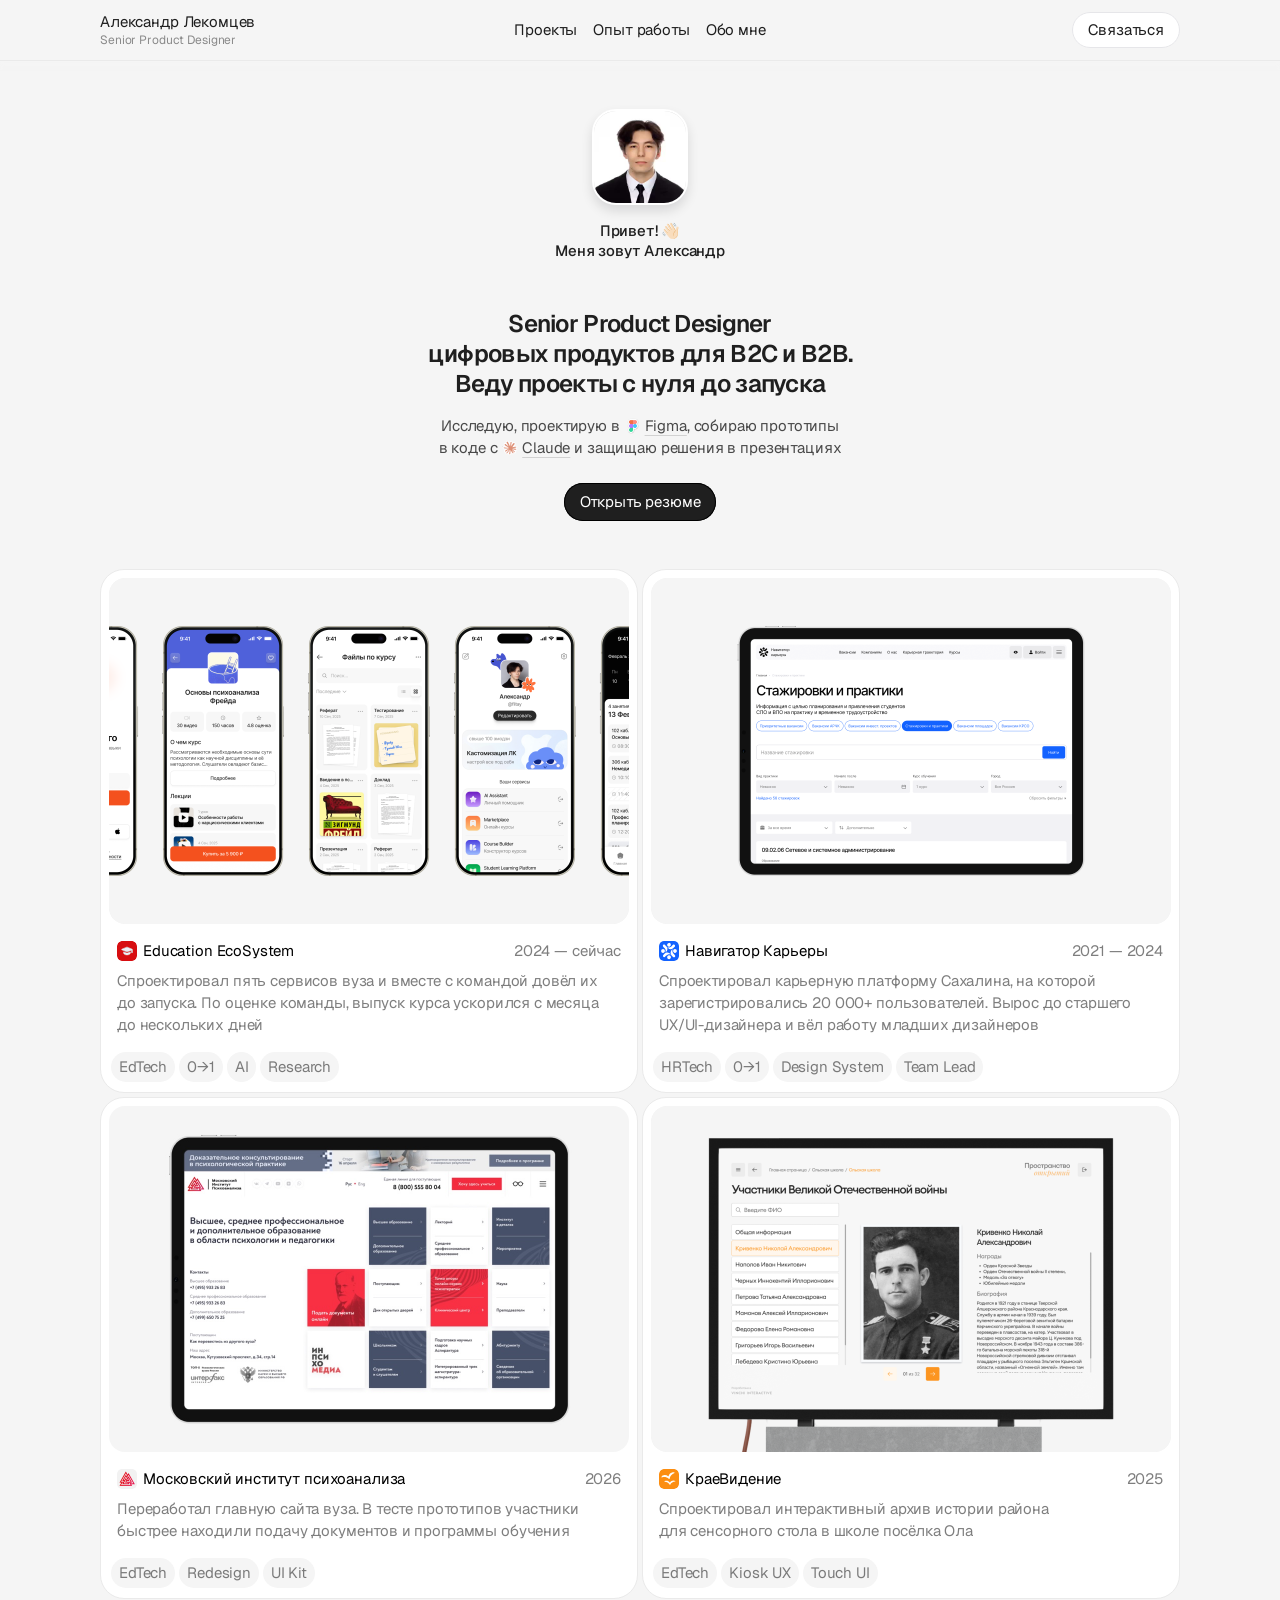
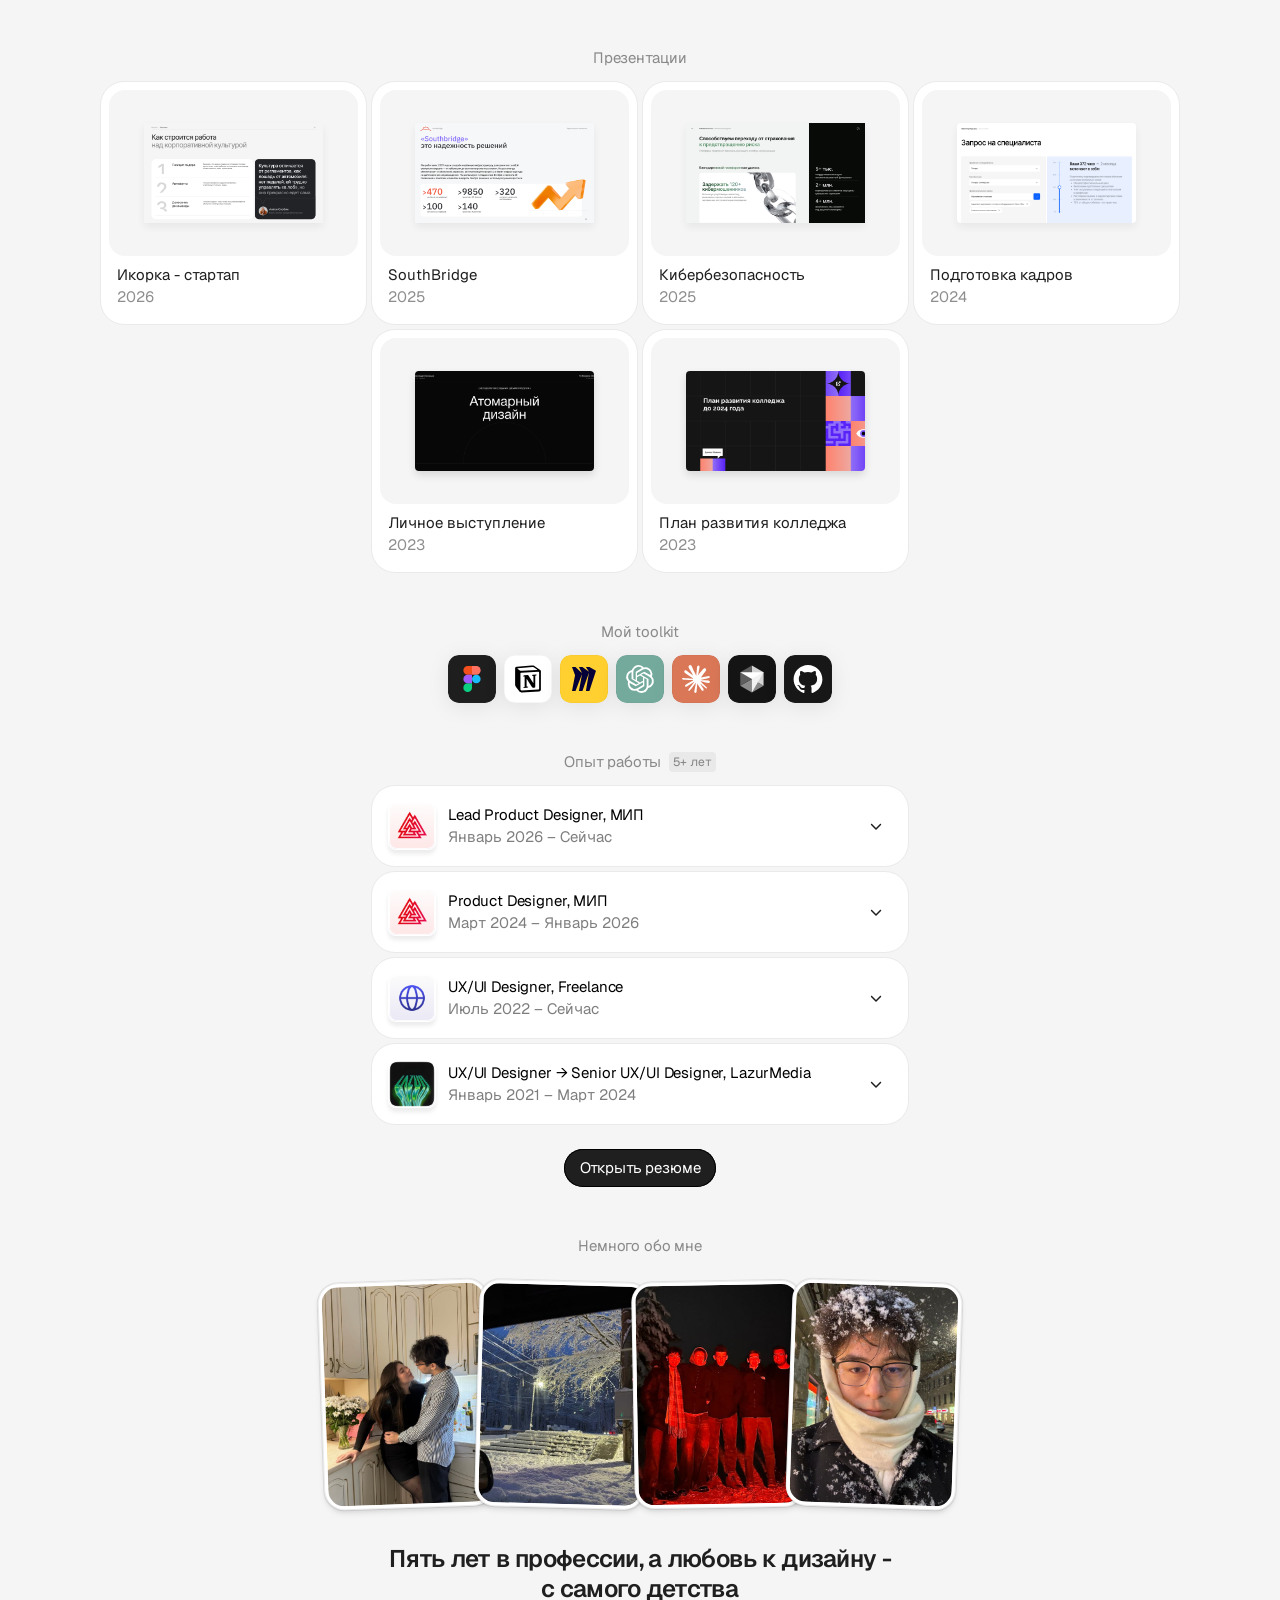
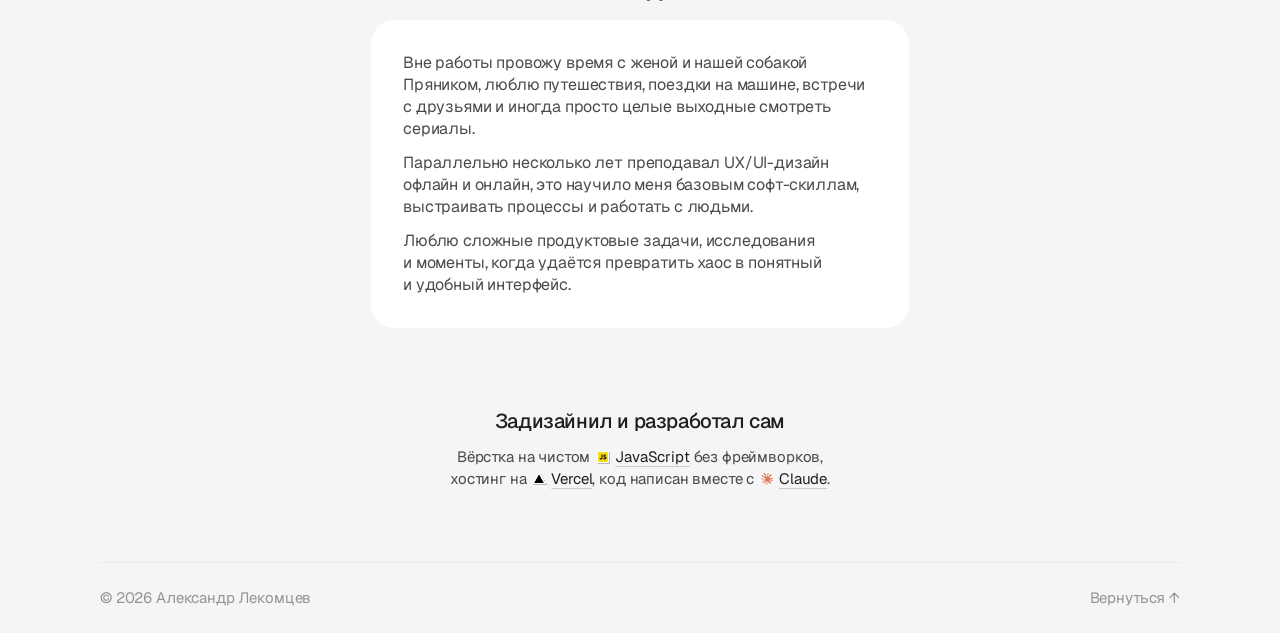
==== commit 35bba2f2: "fix text" ====
--- a/index.html
+++ b/index.html
@@ -301,7 +301,7 @@
 
     <!-- 7. Colophon -->
     <section class="section colophon reveal" id="colophon" aria-labelledby="colophon-title">
-      <h2 class="colophon__title" id="colophon-title">Дизайн и&nbsp;разработку сделал сам</h2>
+      <h2 class="colophon__title" id="colophon-title">Задизайнил и&nbsp;разработал сам</h2>
       <p class="colophon__text">Вёрстка на&nbsp;чистом <a class="inline-link" href="https://developer.mozilla.org/ru/docs/Web/JavaScript" target="_blank" rel="noopener"><img class="inline-logo" src="assets/img/tools/js.svg" alt="" width="16" height="16">JavaScript</a> без&nbsp;фреймворков, хостинг <span class="nowrap">на&nbsp;<a class="inline-link" href="https://vercel.com/" target="_blank" rel="noopener"><img class="inline-logo" src="assets/img/tools/vercel.svg" alt="" width="16" height="16">Vercel</a></span>, код написан вместе <span class="nowrap">с&nbsp;<a class="inline-link" href="https://claude.ai/" target="_blank" rel="noopener"><img class="inline-logo" src="assets/img/tools/claude-mark.svg" alt="" width="16" height="16">Claude</a></span>.</p>
     </section>
   </main>
